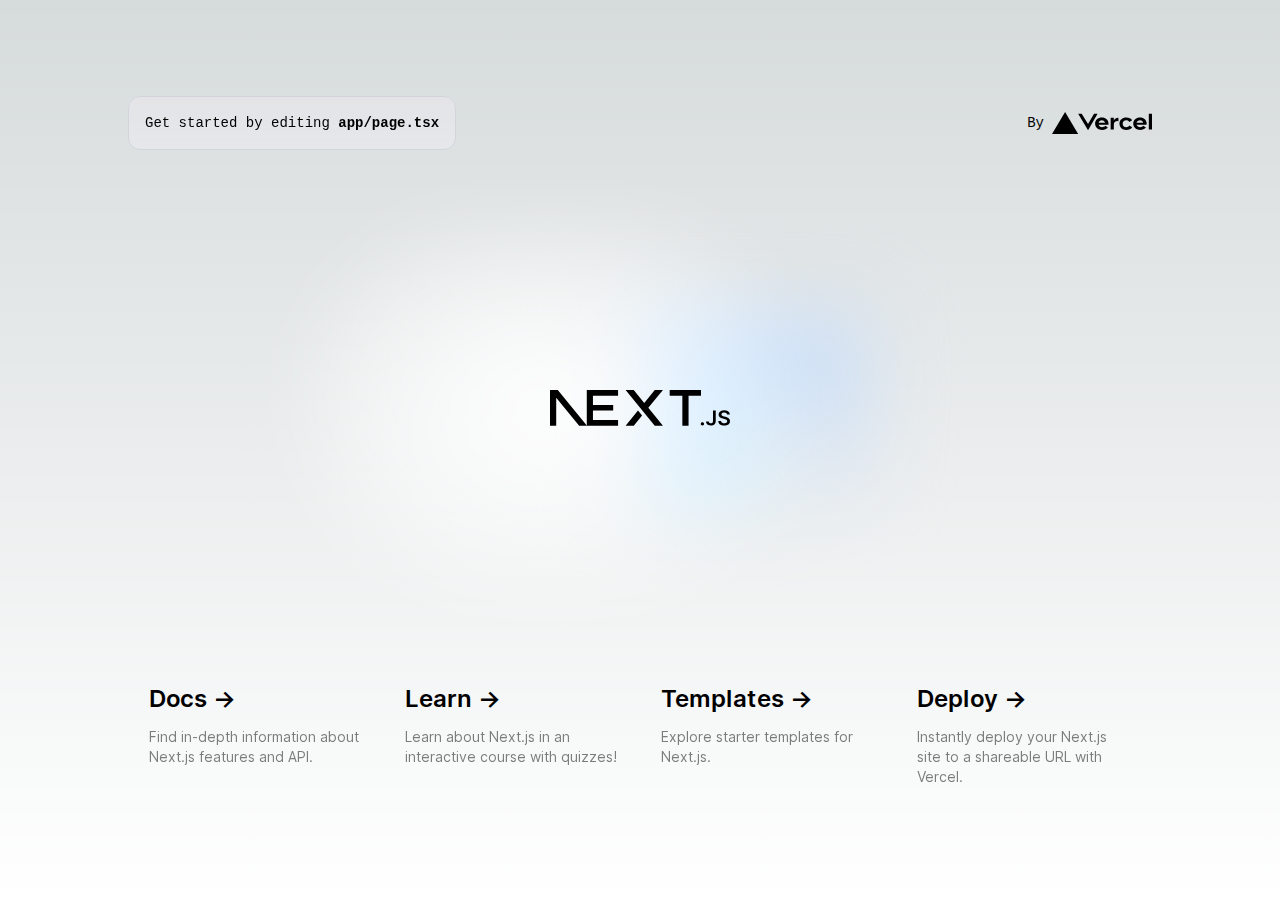
==== index.html @ 5d8f21be "added out files" ====
<!DOCTYPE html><html lang="en"><head><meta charSet="utf-8"/><meta name="viewport" content="width=device-width, initial-scale=1"/><link rel="preload" href="/_next/static/media/c9a5bc6a7c948fb0-s.p.woff2" as="font" crossorigin="" type="font/woff2"/><link rel="preload" as="image" href="/vercel.svg" fetchPriority="high"/><link rel="preload" as="image" href="/next.svg" fetchPriority="high"/><link rel="stylesheet" href="/_next/static/css/3bfb2ab5abe755af.css" crossorigin="" data-precedence="next"/><link rel="preload" as="script" fetchPriority="low" href="/_next/static/chunks/webpack-2f0f07802d1106cf.js" crossorigin=""/><script src="/_next/static/chunks/fd9d1056-7b52db27cfdaff1f.js" async="" crossorigin=""></script><script src="/_next/static/chunks/472-ad4aeffc89fa9cf3.js" async="" crossorigin=""></script><script src="/_next/static/chunks/main-app-39d67c735e7e1368.js" async="" crossorigin=""></script><script src="/_next/static/chunks/413-dd2d1e77cac135ea.js" async=""></script><script src="/_next/static/chunks/app/page-08ceda57734b79b6.js" async=""></script><title>Create Next App</title><meta name="description" content="Generated by create next app"/><link rel="icon" href="/favicon.ico" type="image/x-icon" sizes="16x16"/><meta name="next-size-adjust"/><script src="/_next/static/chunks/polyfills-c67a75d1b6f99dc8.js" crossorigin="" noModule=""></script></head><body class="__className_e66fe9"><main class="flex min-h-screen flex-col items-center justify-between p-24"><div class="z-10 max-w-5xl w-full items-center justify-between font-mono text-sm lg:flex"><p class="fixed left-0 top-0 flex w-full justify-center border-b border-gray-300 bg-gradient-to-b from-zinc-200 pb-6 pt-8 backdrop-blur-2xl dark:border-neutral-800 dark:bg-zinc-800/30 dark:from-inherit lg:static lg:w-auto  lg:rounded-xl lg:border lg:bg-gray-200 lg:p-4 lg:dark:bg-zinc-800/30">Get started by editing <code class="font-mono font-bold">app/page.tsx</code></p><div class="fixed bottom-0 left-0 flex h-48 w-full items-end justify-center bg-gradient-to-t from-white via-white dark:from-black dark:via-black lg:static lg:h-auto lg:w-auto lg:bg-none"><a class="pointer-events-none flex place-items-center gap-2 p-8 lg:pointer-events-auto lg:p-0" href="https://vercel.com?utm_source=create-next-app&amp;utm_medium=appdir-template&amp;utm_campaign=create-next-app" target="_blank" rel="noopener noreferrer">By<!-- --> <img alt="Vercel Logo" fetchPriority="high" width="100" height="24" decoding="async" data-nimg="1" class="dark:invert" style="color:transparent" src="/vercel.svg"/></a></div></div><div class="relative flex place-items-center before:absolute before:h-[300px] before:w-[480px] before:-translate-x-1/2 before:rounded-full before:bg-gradient-radial before:from-white before:to-transparent before:blur-2xl before:content-[&#x27;&#x27;] after:absolute after:-z-20 after:h-[180px] after:w-[240px] after:translate-x-1/3 after:bg-gradient-conic after:from-sky-200 after:via-blue-200 after:blur-2xl after:content-[&#x27;&#x27;] before:dark:bg-gradient-to-br before:dark:from-transparent before:dark:to-blue-700 before:dark:opacity-10 after:dark:from-sky-900 after:dark:via-[#0141ff] after:dark:opacity-40 before:lg:h-[360px] z-[-1]"><img alt="Next.js Logo" fetchPriority="high" width="180" height="37" decoding="async" data-nimg="1" class="relative dark:drop-shadow-[0_0_0.3rem_#ffffff70] dark:invert" style="color:transparent" src="/next.svg"/></div><div class="mb-32 grid text-center lg:max-w-5xl lg:w-full lg:mb-0 lg:grid-cols-4 lg:text-left"><a href="https://nextjs.org/docs?utm_source=create-next-app&amp;utm_medium=appdir-template&amp;utm_campaign=create-next-app" class="group rounded-lg border border-transparent px-5 py-4 transition-colors hover:border-gray-300 hover:bg-gray-100 hover:dark:border-neutral-700 hover:dark:bg-neutral-800/30" target="_blank" rel="noopener noreferrer"><h2 class="mb-3 text-2xl font-semibold">Docs<!-- --> <span class="inline-block transition-transform group-hover:translate-x-1 motion-reduce:transform-none">-&gt;</span></h2><p class="m-0 max-w-[30ch] text-sm opacity-50">Find in-depth information about Next.js features and API.</p></a><a href="https://nextjs.org/learn?utm_source=create-next-app&amp;utm_medium=appdir-template-tw&amp;utm_campaign=create-next-app" class="group rounded-lg border border-transparent px-5 py-4 transition-colors hover:border-gray-300 hover:bg-gray-100 hover:dark:border-neutral-700 hover:dark:bg-neutral-800/30" target="_blank" rel="noopener noreferrer"><h2 class="mb-3 text-2xl font-semibold">Learn<!-- --> <span class="inline-block transition-transform group-hover:translate-x-1 motion-reduce:transform-none">-&gt;</span></h2><p class="m-0 max-w-[30ch] text-sm opacity-50">Learn about Next.js in an interactive course with quizzes!</p></a><a href="https://vercel.com/templates?framework=next.js&amp;utm_source=create-next-app&amp;utm_medium=appdir-template&amp;utm_campaign=create-next-app" class="group rounded-lg border border-transparent px-5 py-4 transition-colors hover:border-gray-300 hover:bg-gray-100 hover:dark:border-neutral-700 hover:dark:bg-neutral-800/30" target="_blank" rel="noopener noreferrer"><h2 class="mb-3 text-2xl font-semibold">Templates<!-- --> <span class="inline-block transition-transform group-hover:translate-x-1 motion-reduce:transform-none">-&gt;</span></h2><p class="m-0 max-w-[30ch] text-sm opacity-50">Explore starter templates for Next.js.</p></a><a href="https://vercel.com/new?utm_source=create-next-app&amp;utm_medium=appdir-template&amp;utm_campaign=create-next-app" class="group rounded-lg border border-transparent px-5 py-4 transition-colors hover:border-gray-300 hover:bg-gray-100 hover:dark:border-neutral-700 hover:dark:bg-neutral-800/30" target="_blank" rel="noopener noreferrer"><h2 class="mb-3 text-2xl font-semibold">Deploy<!-- --> <span class="inline-block transition-transform group-hover:translate-x-1 motion-reduce:transform-none">-&gt;</span></h2><p class="m-0 max-w-[30ch] text-sm opacity-50">Instantly deploy your Next.js site to a shareable URL with Vercel.</p></a></div></main><script src="/_next/static/chunks/webpack-2f0f07802d1106cf.js" crossorigin="" async=""></script><script>(self.__next_f=self.__next_f||[]).push([0]);self.__next_f.push([2,null])</script><script>self.__next_f.push([1,"1:HL[\"/_next/static/media/c9a5bc6a7c948fb0-s.p.woff2\",\"font\",{\"crossOrigin\":\"\",\"type\":\"font/woff2\"}]\n2:HL[\"/_next/static/css/3bfb2ab5abe755af.css\",\"style\",{\"crossOrigin\":\"\"}]\n0:\"$L3\"\n"])</script><script>self.__next_f.push([1,"4:I[3728,[],\"\"]\n6:I[9928,[],\"\"]\n7:I[6954,[],\"\"]\n8:I[7264,[],\"\"]\na:I[413,[\"413\",\"static/chunks/413-dd2d1e77cac135ea.js\",\"931\",\"static/chunks/app/page-08ceda57734b79b6.js\"],\"Image\"]\n"])</script><script>self.__next_f.push([1,"3:[[[\"$\",\"link\",\"0\",{\"rel\":\"stylesheet\",\"href\":\"/_next/static/css/3bfb2ab5abe755af.css\",\"precedence\":\"next\",\"crossOrigin\":\"\"}]],[\"$\",\"$L4\",null,{\"buildId\":\"bv8glRhFo23h9nkqJdelI\",\"assetPrefix\":\"\",\"initialCanonicalUrl\":\"/\",\"initialTree\":[\"\",{\"children\":[\"__PAGE__\",{}]},\"$undefined\",\"$undefined\",true],\"initialHead\":[false,\"$L5\"],\"globalErrorComponent\":\"$6\",\"children\":[null,[\"$\",\"html\",null,{\"lang\":\"en\",\"children\":[\"$\",\"body\",null,{\"className\":\"__className_e66fe9\",\"children\":[\"$\",\"$L7\",null,{\"parallelRouterKey\":\"children\",\"segmentPath\":[\"children\"],\"loading\":\"$undefined\",\"loadingStyles\":\"$undefined\",\"loadingScripts\":\"$undefined\",\"hasLoading\":false,\"error\":\"$undefined\",\"errorStyles\":\"$undefined\",\"errorScripts\":\"$undefined\",\"template\":[\"$\",\"$L8\",null,{}],\"templateStyles\":\"$undefined\",\"templateScripts\":\"$undefined\",\"notFound\":[[\"$\",\"title\",null,{\"children\":\"404: This page could not be found.\"}],[\"$\",\"div\",null,{\"style\":{\"fontFamily\":\"system-ui,\\\"Segoe UI\\\",Roboto,Helvetica,Arial,sans-serif,\\\"Apple Color Emoji\\\",\\\"Segoe UI Emoji\\\"\",\"height\":\"100vh\",\"textAlign\":\"center\",\"display\":\"flex\",\"flexDirection\":\"column\",\"alignItems\":\"center\",\"justifyContent\":\"center\"},\"children\":[\"$\",\"div\",null,{\"children\":[[\"$\",\"style\",null,{\"dangerouslySetInnerHTML\":{\"__html\":\"body{color:#000;background:#fff;margin:0}.next-error-h1{border-right:1px solid rgba(0,0,0,.3)}@media (prefers-color-scheme:dark){body{color:#fff;background:#000}.next-error-h1{border-right:1px solid rgba(255,255,255,.3)}}\"}}],[\"$\",\"h1\",null,{\"className\":\"next-error-h1\",\"style\":{\"display\":\"inline-block\",\"margin\":\"0 20px 0 0\",\"padding\":\"0 23px 0 0\",\"fontSize\":24,\"fontWeight\":500,\"verticalAlign\":\"top\",\"lineHeight\":\"49px\"},\"children\":\"404\"}],[\"$\",\"div\",null,{\"style\":{\"display\":\"inline-block\"},\"children\":[\"$\",\"h2\",null,{\"style\":{\"fontSize\":14,\"fontWeight\":400,\"lineHeight\":\"49px\",\"margin\":0},\"children\":\"This page could not be found.\"}]}]]}]}]],\"notFoundStyles\":[],\"initialChildNode\":[\"$L9\",[\"$\",\"main\",null,{\"className\":\"flex min-h-screen flex-col items-center justify-between p-24\",\"children\":[[\"$\",\"div\",null,{\"className\":\"z-10 max-w-5xl w-full items-center justify-between font-mono text-sm lg:flex\",\"children\":[[\"$\",\"p\",null,{\"className\":\"fixed left-0 top-0 flex w-full justify-center border-b border-gray-300 bg-gradient-to-b from-zinc-200 pb-6 pt-8 backdrop-blur-2xl dark:border-neutral-800 dark:bg-zinc-800/30 dark:from-inherit lg:static lg:w-auto  lg:rounded-xl lg:border lg:bg-gray-200 lg:p-4 lg:dark:bg-zinc-800/30\",\"children\":[\"Get started by editing \",[\"$\",\"code\",null,{\"className\":\"font-mono font-bold\",\"children\":\"app/page.tsx\"}]]}],[\"$\",\"div\",null,{\"className\":\"fixed bottom-0 left-0 flex h-48 w-full items-end justify-center bg-gradient-to-t from-white via-white dark:from-black dark:via-black lg:static lg:h-auto lg:w-auto lg:bg-none\",\"children\":[\"$\",\"a\",null,{\"className\":\"pointer-events-none flex place-items-center gap-2 p-8 lg:pointer-events-auto lg:p-0\",\"href\":\"https://vercel.com?utm_source=create-next-app\u0026utm_medium=appdir-template\u0026utm_campaign=create-next-app\",\"target\":\"_blank\",\"rel\":\"noopener noreferrer\",\"children\":[\"By\",\" \",[\"$\",\"$La\",null,{\"src\":\"/vercel.svg\",\"alt\":\"Vercel Logo\",\"className\":\"dark:invert\",\"width\":100,\"height\":24,\"priority\":true}]]}]}]]}],[\"$\",\"div\",null,{\"className\":\"relative flex place-items-center before:absolute before:h-[300px] before:w-[480px] before:-translate-x-1/2 before:rounded-full before:bg-gradient-radial before:from-white before:to-transparent before:blur-2xl before:content-[''] after:absolute after:-z-20 after:h-[180px] after:w-[240px] after:translate-x-1/3 after:bg-gradient-conic after:from-sky-200 after:via-blue-200 after:blur-2xl after:content-[''] before:dark:bg-gradient-to-br before:dark:from-transparent before:dark:to-blue-700 before:dark:opacity-10 after:dark:from-sky-900 after:dark:via-[#0141ff] after:dark:opacity-40 before:lg:h-[360px] z-[-1]\",\"children\":[\"$\",\"$La\",null,{\"className\":\"relative dark:drop-shadow-[0_0_0.3rem_#ffffff70] dark:invert\",\"src\":\"/next.svg\",\"alt\":\"Next.js Logo\",\"width\":180,\"height\":37,\"priority\":true}]}],[\"$\",\"div\",null,{\"className\":\"mb-32 grid text-center lg:max-w-5xl lg:w-full lg:mb-0 lg:grid-cols-4 lg:text-left\",\"children\":[[\"$\",\"a\",null,{\"href\":\"https://nextjs.org/docs?utm_source=create-next-app\u0026utm_medium=appdir-template\u0026utm_campaign=create-next-app\",\"className\":\"group rounded-lg border border-transparent px-5 py-4 transition-colors hover:border-gray-300 hover:bg-gray-100 hover:dark:border-neutral-700 hover:dark:bg-neutral-800/30\",\"target\":\"_blank\",\"rel\":\"noopener noreferrer\",\"children\":[[\"$\",\"h2\",null,{\"className\":\"mb-3 text-2xl font-semibold\",\"children\":[\"Docs\",\" \",[\"$\",\"span\",null,{\"className\":\"inline-block transition-transform group-hover:translate-x-1 motion-reduce:transform-none\",\"children\":\"-\u003e\"}]]}],[\"$\",\"p\",null,{\"className\":\"m-0 max-w-[30ch] text-sm opacity-50\",\"children\":\"Find in-depth information about Next.js features and API.\"}]]}],[\"$\",\"a\",null,{\"href\":\"https://nextjs.org/learn?utm_source=create-next-app\u0026utm_medium=appdir-template-tw\u0026utm_campaign=create-next-app\",\"className\":\"group rounded-lg border border-transparent px-5 py-4 transition-colors hover:border-gray-300 hover:bg-gray-100 hover:dark:border-neutral-700 hover:dark:bg-neutral-800/30\",\"target\":\"_blank\",\"rel\":\"noopener noreferrer\",\"children\":[[\"$\",\"h2\",null,{\"className\":\"mb-3 text-2xl font-semibold\",\"children\":[\"Learn\",\" \",[\"$\",\"span\",null,{\"className\":\"inline-block transition-transform group-hover:translate-x-1 motion-reduce:transform-none\",\"children\":\"-\u003e\"}]]}],[\"$\",\"p\",null,{\"className\":\"m-0 max-w-[30ch] text-sm opacity-50\",\"children\":\"Learn about Next.js in an interactive course with quizzes!\"}]]}],[\"$\",\"a\",null,{\"href\":\"https://vercel.com/templates?framework=next.js\u0026utm_source=create-next-app\u0026utm_medium=appdir-template\u0026utm_campaign=create-next-app\",\"className\":\"group rounded-lg border border-transparent px-5 py-4 transition-colors hover:border-gray-300 hover:bg-gray-100 hover:dark:border-neutral-700 hover:dark:bg-neutral-800/30\",\"target\":\"_blank\",\"rel\":\"noopener noreferrer\",\"children\":[[\"$\",\"h2\",null,{\"className\":\"mb-3 text-2xl font-semibold\",\"children\":[\"Templates\",\" \",[\"$\",\"span\",null,{\"className\":\"inline-block transition-transform group-hover:translate-x-1 motion-reduce:transform-none\",\"children\":\"-\u003e\"}]]}],[\"$\",\"p\",null,{\"className\":\"m-0 max-w-[30ch] text-sm opacity-50\",\"children\":\"Explore starter templates for Next.js.\"}]]}],[\"$\",\"a\",null,{\"href\":\"https://vercel.com/new?utm_source=create-next-app\u0026utm_medium=appdir-template\u0026utm_campaign=create-next-app\",\"className\":\"group rounded-lg border border-transparent px-5 py-4 transition-colors hover:border-gray-300 hover:bg-gray-100 hover:dark:border-neutral-700 hover:dark:bg-neutral-800/30\",\"target\":\"_blank\",\"rel\":\"noopener noreferrer\",\"children\":[[\"$\",\"h2\",null,{\"className\":\"mb-3 text-2xl font-semibold\",\"children\":[\"Deploy\",\" \",[\"$\",\"span\",null,{\"className\":\"inline-block transition-transform group-hover:translate-x-1 motion-reduce:transform-none\",\"children\":\"-\u003e\"}]]}],[\"$\",\"p\",null,{\"className\":\"m-0 max-w-[30ch] text-sm opacity-50\",\"children\":\"Instantly deploy your Next.js site to a shareable URL with Vercel.\"}]]}]]}]]}],null],\"childPropSegment\":\"__PAGE__\",\"styles\":null}]}]}],null]}]]\n"])</script><script>self.__next_f.push([1,"5:[[\"$\",\"meta\",\"0\",{\"name\":\"viewport\",\"content\":\"width=device-width, initial-scale=1\"}],[\"$\",\"meta\",\"1\",{\"charSet\":\"utf-8\"}],[\"$\",\"title\",\"2\",{\"children\":\"Create Next App\"}],[\"$\",\"meta\",\"3\",{\"name\":\"description\",\"content\":\"Generated by create next app\"}],[\"$\",\"link\",\"4\",{\"rel\":\"icon\",\"href\":\"/favicon.ico\",\"type\":\"image/x-icon\",\"sizes\":\"16x16\"}],[\"$\",\"meta\",\"5\",{\"name\":\"next-size-adjust\"}]]\n9:null\n"])</script><script>self.__next_f.push([1,""])</script></body></html>
---- _next/static/css/3bfb2ab5abe755af.css ----
/*
! tailwindcss v3.3.5 | MIT License | https://tailwindcss.com
*/*,:after,:before{box-sizing:border-box;border:0 solid #e5e7eb}:after,:before{--tw-content:""}html{line-height:1.5;-webkit-text-size-adjust:100%;-moz-tab-size:4;-o-tab-size:4;tab-size:4;font-family:ui-sans-serif,system-ui,-apple-system,BlinkMacSystemFont,Segoe UI,Roboto,Helvetica Neue,Arial,Noto Sans,sans-serif,Apple Color Emoji,Segoe UI Emoji,Segoe UI Symbol,Noto Color Emoji;font-feature-settings:normal;font-variation-settings:normal}body{margin:0;line-height:inherit}hr{height:0;color:inherit;border-top-width:1px}abbr:where([title]){-webkit-text-decoration:underline dotted;text-decoration:underline dotted}h1,h2,h3,h4,h5,h6{font-size:inherit;font-weight:inherit}a{color:inherit;text-decoration:inherit}b,strong{font-weight:bolder}code,kbd,pre,samp{font-family:ui-monospace,SFMono-Regular,Menlo,Monaco,Consolas,Liberation Mono,Courier New,monospace;font-size:1em}small{font-size:80%}sub,sup{font-size:75%;line-height:0;position:relative;vertical-align:baseline}sub{bottom:-.25em}sup{top:-.5em}table{text-indent:0;border-color:inherit;border-collapse:collapse}button,input,optgroup,select,textarea{font-family:inherit;font-feature-settings:inherit;font-variation-settings:inherit;font-size:100%;font-weight:inherit;line-height:inherit;color:inherit;margin:0;padding:0}button,select{text-transform:none}[type=button],[type=reset],[type=submit],button{-webkit-appearance:button;background-color:transparent;background-image:none}:-moz-focusring{outline:auto}:-moz-ui-invalid{box-shadow:none}progress{vertical-align:baseline}::-webkit-inner-spin-button,::-webkit-outer-spin-button{height:auto}[type=search]{-webkit-appearance:textfield;outline-offset:-2px}::-webkit-search-decoration{-webkit-appearance:none}::-webkit-file-upload-button{-webkit-appearance:button;font:inherit}summary{display:list-item}blockquote,dd,dl,figure,h1,h2,h3,h4,h5,h6,hr,p,pre{margin:0}fieldset{margin:0}fieldset,legend{padding:0}menu,ol,ul{list-style:none;margin:0;padding:0}dialog{padding:0}textarea{resize:vertical}input::-moz-placeholder,textarea::-moz-placeholder{opacity:1;color:#9ca3af}input::placeholder,textarea::placeholder{opacity:1;color:#9ca3af}[role=button],button{cursor:pointer}:disabled{cursor:default}audio,canvas,embed,iframe,img,object,svg,video{display:block;vertical-align:middle}img,video{max-width:100%;height:auto}[hidden]{display:none}*,:after,:before{--tw-border-spacing-x:0;--tw-border-spacing-y:0;--tw-translate-x:0;--tw-translate-y:0;--tw-rotate:0;--tw-skew-x:0;--tw-skew-y:0;--tw-scale-x:1;--tw-scale-y:1;--tw-pan-x: ;--tw-pan-y: ;--tw-pinch-zoom: ;--tw-scroll-snap-strictness:proximity;--tw-gradient-from-position: ;--tw-gradient-via-position: ;--tw-gradient-to-position: ;--tw-ordinal: ;--tw-slashed-zero: ;--tw-numeric-figure: ;--tw-numeric-spacing: ;--tw-numeric-fraction: ;--tw-ring-inset: ;--tw-ring-offset-width:0px;--tw-ring-offset-color:#fff;--tw-ring-color:rgba(59,130,246,.5);--tw-ring-offset-shadow:0 0 #0000;--tw-ring-shadow:0 0 #0000;--tw-shadow:0 0 #0000;--tw-shadow-colored:0 0 #0000;--tw-blur: ;--tw-brightness: ;--tw-contrast: ;--tw-grayscale: ;--tw-hue-rotate: ;--tw-invert: ;--tw-saturate: ;--tw-sepia: ;--tw-drop-shadow: ;--tw-backdrop-blur: ;--tw-backdrop-brightness: ;--tw-backdrop-contrast: ;--tw-backdrop-grayscale: ;--tw-backdrop-hue-rotate: ;--tw-backdrop-invert: ;--tw-backdrop-opacity: ;--tw-backdrop-saturate: ;--tw-backdrop-sepia: }::backdrop{--tw-border-spacing-x:0;--tw-border-spacing-y:0;--tw-translate-x:0;--tw-translate-y:0;--tw-rotate:0;--tw-skew-x:0;--tw-skew-y:0;--tw-scale-x:1;--tw-scale-y:1;--tw-pan-x: ;--tw-pan-y: ;--tw-pinch-zoom: ;--tw-scroll-snap-strictness:proximity;--tw-gradient-from-position: ;--tw-gradient-via-position: ;--tw-gradient-to-position: ;--tw-ordinal: ;--tw-slashed-zero: ;--tw-numeric-figure: ;--tw-numeric-spacing: ;--tw-numeric-fraction: ;--tw-ring-inset: ;--tw-ring-offset-width:0px;--tw-ring-offset-color:#fff;--tw-ring-color:rgba(59,130,246,.5);--tw-ring-offset-shadow:0 0 #0000;--tw-ring-shadow:0 0 #0000;--tw-shadow:0 0 #0000;--tw-shadow-colored:0 0 #0000;--tw-blur: ;--tw-brightness: ;--tw-contrast: ;--tw-grayscale: ;--tw-hue-rotate: ;--tw-invert: ;--tw-saturate: ;--tw-sepia: ;--tw-drop-shadow: ;--tw-backdrop-blur: ;--tw-backdrop-brightness: ;--tw-backdrop-contrast: ;--tw-backdrop-grayscale: ;--tw-backdrop-hue-rotate: ;--tw-backdrop-invert: ;--tw-backdrop-opacity: ;--tw-backdrop-saturate: ;--tw-backdrop-sepia: }.pointer-events-none{pointer-events:none}.fixed{position:fixed}.relative{position:relative}.bottom-0{bottom:0}.left-0{left:0}.top-0{top:0}.z-10{z-index:10}.z-\[-1\]{z-index:-1}.m-0{margin:0}.mb-3{margin-bottom:.75rem}.mb-32{margin-bottom:8rem}.inline-block{display:inline-block}.flex{display:flex}.grid{display:grid}.h-48{height:12rem}.min-h-screen{min-height:100vh}.w-full{width:100%}.max-w-5xl{max-width:64rem}.max-w-\[30ch\]{max-width:30ch}.flex-col{flex-direction:column}.place-items-center{place-items:center}.items-end{align-items:flex-end}.items-center{align-items:center}.justify-center{justify-content:center}.justify-between{justify-content:space-between}.gap-2{gap:.5rem}.rounded-lg{border-radius:.5rem}.border{border-width:1px}.border-b{border-bottom-width:1px}.border-gray-300{--tw-border-opacity:1;border-color:rgb(209 213 219/var(--tw-border-opacity))}.border-transparent{border-color:transparent}.bg-gradient-to-b{background-image:linear-gradient(to bottom,var(--tw-gradient-stops))}.bg-gradient-to-t{background-image:linear-gradient(to top,var(--tw-gradient-stops))}.from-white{--tw-gradient-from:#fff var(--tw-gradient-from-position);--tw-gradient-to:hsla(0,0%,100%,0) var(--tw-gradient-to-position);--tw-gradient-stops:var(--tw-gradient-from),var(--tw-gradient-to)}.from-zinc-200{--tw-gradient-from:#e4e4e7 var(--tw-gradient-from-position);--tw-gradient-to:hsla(240,6%,90%,0) var(--tw-gradient-to-position);--tw-gradient-stops:var(--tw-gradient-from),var(--tw-gradient-to)}.via-white{--tw-gradient-to:hsla(0,0%,100%,0) var(--tw-gradient-to-position);--tw-gradient-stops:var(--tw-gradient-from),#fff var(--tw-gradient-via-position),var(--tw-gradient-to)}.p-24{padding:6rem}.p-8{padding:2rem}.px-5{padding-left:1.25rem;padding-right:1.25rem}.py-4{padding-top:1rem;padding-bottom:1rem}.pb-6{padding-bottom:1.5rem}.pt-8{padding-top:2rem}.text-center{text-align:center}.font-mono{font-family:ui-monospace,SFMono-Regular,Menlo,Monaco,Consolas,Liberation Mono,Courier New,monospace}.text-2xl{font-size:1.5rem;line-height:2rem}.text-sm{font-size:.875rem;line-height:1.25rem}.font-bold{font-weight:700}.font-semibold{font-weight:600}.opacity-50{opacity:.5}.backdrop-blur-2xl{--tw-backdrop-blur:blur(40px);-webkit-backdrop-filter:var(--tw-backdrop-blur) var(--tw-backdrop-brightness) var(--tw-backdrop-contrast) var(--tw-backdrop-grayscale) var(--tw-backdrop-hue-rotate) var(--tw-backdrop-invert) var(--tw-backdrop-opacity) var(--tw-backdrop-saturate) var(--tw-backdrop-sepia);backdrop-filter:var(--tw-backdrop-blur) var(--tw-backdrop-brightness) var(--tw-backdrop-contrast) var(--tw-backdrop-grayscale) var(--tw-backdrop-hue-rotate) var(--tw-backdrop-invert) var(--tw-backdrop-opacity) var(--tw-backdrop-saturate) var(--tw-backdrop-sepia)}.transition-colors{transition-property:color,background-color,border-color,text-decoration-color,fill,stroke;transition-timing-function:cubic-bezier(.4,0,.2,1);transition-duration:.15s}.transition-transform{transition-property:transform;transition-timing-function:cubic-bezier(.4,0,.2,1);transition-duration:.15s}:root{--foreground-rgb:0,0,0;--background-start-rgb:214,219,220;--background-end-rgb:255,255,255}@media (prefers-color-scheme:dark){:root{--foreground-rgb:255,255,255;--background-start-rgb:0,0,0;--background-end-rgb:0,0,0}}body{color:rgb(var(--foreground-rgb));background:linear-gradient(to bottom,transparent,rgb(var(--background-end-rgb))) rgb(var(--background-start-rgb))}.before\:absolute:before{content:var(--tw-content);position:absolute}.before\:h-\[300px\]:before{content:var(--tw-content);height:300px}.before\:w-\[480px\]:before{content:var(--tw-content);width:480px}.before\:-translate-x-1\/2:before{content:var(--tw-content);--tw-translate-x:-50%;transform:translate(var(--tw-translate-x),var(--tw-translate-y)) rotate(var(--tw-rotate)) skewX(var(--tw-skew-x)) skewY(var(--tw-skew-y)) scaleX(var(--tw-scale-x)) scaleY(var(--tw-scale-y))}.before\:rounded-full:before{content:var(--tw-content);border-radius:9999px}.before\:bg-gradient-radial:before{content:var(--tw-content);background-image:radial-gradient(var(--tw-gradient-stops))}.before\:from-white:before{content:var(--tw-content);--tw-gradient-from:#fff var(--tw-gradient-from-position);--tw-gradient-to:hsla(0,0%,100%,0) var(--tw-gradient-to-position);--tw-gradient-stops:var(--tw-gradient-from),var(--tw-gradient-to)}.before\:to-transparent:before{content:var(--tw-content);--tw-gradient-to:transparent var(--tw-gradient-to-position)}.before\:blur-2xl:before{content:var(--tw-content);--tw-blur:blur(40px);filter:var(--tw-blur) var(--tw-brightness) var(--tw-contrast) var(--tw-grayscale) var(--tw-hue-rotate) var(--tw-invert) var(--tw-saturate) var(--tw-sepia) var(--tw-drop-shadow)}.before\:content-\[\'\'\]:before{--tw-content:"";content:var(--tw-content)}.after\:absolute:after{content:var(--tw-content);position:absolute}.after\:-z-20:after{content:var(--tw-content);z-index:-20}.after\:h-\[180px\]:after{content:var(--tw-content);height:180px}.after\:w-\[240px\]:after{content:var(--tw-content);width:240px}.after\:translate-x-1\/3:after{content:var(--tw-content);--tw-translate-x:33.333333%;transform:translate(var(--tw-translate-x),var(--tw-translate-y)) rotate(var(--tw-rotate)) skewX(var(--tw-skew-x)) skewY(var(--tw-skew-y)) scaleX(var(--tw-scale-x)) scaleY(var(--tw-scale-y))}.after\:bg-gradient-conic:after{content:var(--tw-content);background-image:conic-gradient(from 180deg at 50% 50%,var(--tw-gradient-stops))}.after\:from-sky-200:after{content:var(--tw-content);--tw-gradient-from:#bae6fd var(--tw-gradient-from-position);--tw-gradient-to:rgba(186,230,253,0) var(--tw-gradient-to-position);--tw-gradient-stops:var(--tw-gradient-from),var(--tw-gradient-to)}.after\:via-blue-200:after{content:var(--tw-content);--tw-gradient-to:rgba(191,219,254,0) var(--tw-gradient-to-position);--tw-gradient-stops:var(--tw-gradient-from),#bfdbfe var(--tw-gradient-via-position),var(--tw-gradient-to)}.after\:blur-2xl:after{content:var(--tw-content);--tw-blur:blur(40px);filter:var(--tw-blur) var(--tw-brightness) var(--tw-contrast) var(--tw-grayscale) var(--tw-hue-rotate) var(--tw-invert) var(--tw-saturate) var(--tw-sepia) var(--tw-drop-shadow)}.after\:content-\[\'\'\]:after{--tw-content:"";content:var(--tw-content)}.hover\:border-gray-300:hover{--tw-border-opacity:1;border-color:rgb(209 213 219/var(--tw-border-opacity))}.hover\:bg-gray-100:hover{--tw-bg-opacity:1;background-color:rgb(243 244 246/var(--tw-bg-opacity))}.group:hover .group-hover\:translate-x-1{--tw-translate-x:0.25rem;transform:translate(var(--tw-translate-x),var(--tw-translate-y)) rotate(var(--tw-rotate)) skewX(var(--tw-skew-x)) skewY(var(--tw-skew-y)) scaleX(var(--tw-scale-x)) scaleY(var(--tw-scale-y))}@media (prefers-reduced-motion:reduce){.motion-reduce\:transform-none{transform:none}}@media (prefers-color-scheme:dark){.dark\:border-neutral-800{--tw-border-opacity:1;border-color:rgb(38 38 38/var(--tw-border-opacity))}.dark\:bg-zinc-800\/30{background-color:rgba(39,39,42,.3)}.dark\:from-black{--tw-gradient-from:#000 var(--tw-gradient-from-position);--tw-gradient-to:transparent var(--tw-gradient-to-position);--tw-gradient-stops:var(--tw-gradient-from),var(--tw-gradient-to)}.dark\:from-inherit{--tw-gradient-from:inherit var(--tw-gradient-from-position);--tw-gradient-to:hsla(0,0%,100%,0) var(--tw-gradient-to-position);--tw-gradient-stops:var(--tw-gradient-from),var(--tw-gradient-to)}.dark\:via-black{--tw-gradient-to:transparent var(--tw-gradient-to-position);--tw-gradient-stops:var(--tw-gradient-from),#000 var(--tw-gradient-via-position),var(--tw-gradient-to)}.dark\:drop-shadow-\[0_0_0\.3rem_\#ffffff70\]{--tw-drop-shadow:drop-shadow(0 0 0.3rem #ffffff70)}.dark\:drop-shadow-\[0_0_0\.3rem_\#ffffff70\],.dark\:invert{filter:var(--tw-blur) var(--tw-brightness) var(--tw-contrast) var(--tw-grayscale) var(--tw-hue-rotate) var(--tw-invert) var(--tw-saturate) var(--tw-sepia) var(--tw-drop-shadow)}.dark\:invert{--tw-invert:invert(100%)}.before\:dark\:bg-gradient-to-br:before{content:var(--tw-content);background-image:linear-gradient(to bottom right,var(--tw-gradient-stops))}.before\:dark\:from-transparent:before{content:var(--tw-content);--tw-gradient-from:transparent var(--tw-gradient-from-position);--tw-gradient-to:transparent var(--tw-gradient-to-position);--tw-gradient-stops:var(--tw-gradient-from),var(--tw-gradient-to)}.before\:dark\:to-blue-700:before{content:var(--tw-content);--tw-gradient-to:#1d4ed8 var(--tw-gradient-to-position)}.before\:dark\:opacity-10:before{content:var(--tw-content);opacity:.1}.after\:dark\:from-sky-900:after{content:var(--tw-content);--tw-gradient-from:#0c4a6e var(--tw-gradient-from-position);--tw-gradient-to:rgba(12,74,110,0) var(--tw-gradient-to-position);--tw-gradient-stops:var(--tw-gradient-from),var(--tw-gradient-to)}.after\:dark\:via-\[\#0141ff\]:after{content:var(--tw-content);--tw-gradient-to:rgba(1,65,255,0) var(--tw-gradient-to-position);--tw-gradient-stops:var(--tw-gradient-from),#0141ff var(--tw-gradient-via-position),var(--tw-gradient-to)}.after\:dark\:opacity-40:after{content:var(--tw-content);opacity:.4}.hover\:dark\:border-neutral-700:hover{--tw-border-opacity:1;border-color:rgb(64 64 64/var(--tw-border-opacity))}.hover\:dark\:bg-neutral-800\/30:hover{background-color:rgba(38,38,38,.3)}}@media (min-width:1024px){.lg\:pointer-events-auto{pointer-events:auto}.lg\:static{position:static}.lg\:mb-0{margin-bottom:0}.lg\:flex{display:flex}.lg\:h-auto{height:auto}.lg\:w-auto{width:auto}.lg\:w-full{width:100%}.lg\:max-w-5xl{max-width:64rem}.lg\:grid-cols-4{grid-template-columns:repeat(4,minmax(0,1fr))}.lg\:rounded-xl{border-radius:.75rem}.lg\:border{border-width:1px}.lg\:bg-gray-200{--tw-bg-opacity:1;background-color:rgb(229 231 235/var(--tw-bg-opacity))}.lg\:bg-none{background-image:none}.lg\:p-0{padding:0}.lg\:p-4{padding:1rem}.lg\:text-left{text-align:left}.before\:lg\:h-\[360px\]:before{content:var(--tw-content);height:360px}@media (prefers-color-scheme:dark){.lg\:dark\:bg-zinc-800\/30{background-color:rgba(39,39,42,.3)}}}@font-face{font-family:__Inter_e66fe9;font-style:normal;font-weight:100 900;font-display:swap;src:url(/_next/static/media/ec159349637c90ad-s.woff2) format("woff2");unicode-range:U+0460-052f,U+1c80-1c88,U+20b4,U+2de0-2dff,U+a640-a69f,U+fe2e-fe2f}@font-face{font-family:__Inter_e66fe9;font-style:normal;font-weight:100 900;font-display:swap;src:url(/_next/static/media/513657b02c5c193f-s.woff2) format("woff2");unicode-range:U+0301,U+0400-045f,U+0490-0491,U+04b0-04b1,U+2116}@font-face{font-family:__Inter_e66fe9;font-style:normal;font-weight:100 900;font-display:swap;src:url(/_next/static/media/fd4db3eb5472fc27-s.woff2) format("woff2");unicode-range:U+1f??}@font-face{font-family:__Inter_e66fe9;font-style:normal;font-weight:100 900;font-display:swap;src:url(/_next/static/media/51ed15f9841b9f9d-s.woff2) format("woff2");unicode-range:U+0370-03ff}@font-face{font-family:__Inter_e66fe9;font-style:normal;font-weight:100 900;font-display:swap;src:url(/_next/static/media/05a31a2ca4975f99-s.woff2) format("woff2");unicode-range:U+0102-0103,U+0110-0111,U+0128-0129,U+0168-0169,U+01a0-01a1,U+01af-01b0,U+0300-0301,U+0303-0304,U+0308-0309,U+0323,U+0329,U+1ea0-1ef9,U+20ab}@font-face{font-family:__Inter_e66fe9;font-style:normal;font-weight:100 900;font-display:swap;src:url(/_next/static/media/d6b16ce4a6175f26-s.woff2) format("woff2");unicode-range:U+0100-02af,U+0304,U+0308,U+0329,U+1e00-1e9f,U+1ef2-1eff,U+2020,U+20a0-20ab,U+20ad-20cf,U+2113,U+2c60-2c7f,U+a720-a7ff}@font-face{font-family:__Inter_e66fe9;font-style:normal;font-weight:100 900;font-display:swap;src:url(/_next/static/media/c9a5bc6a7c948fb0-s.p.woff2) format("woff2");unicode-range:U+00??,U+0131,U+0152-0153,U+02bb-02bc,U+02c6,U+02da,U+02dc,U+0304,U+0308,U+0329,U+2000-206f,U+2074,U+20ac,U+2122,U+2191,U+2193,U+2212,U+2215,U+feff,U+fffd}@font-face{font-family:__Inter_Fallback_e66fe9;src:local("Arial");ascent-override:90.20%;descent-override:22.48%;line-gap-override:0.00%;size-adjust:107.40%}.__className_e66fe9{font-family:__Inter_e66fe9,__Inter_Fallback_e66fe9;font-style:normal}
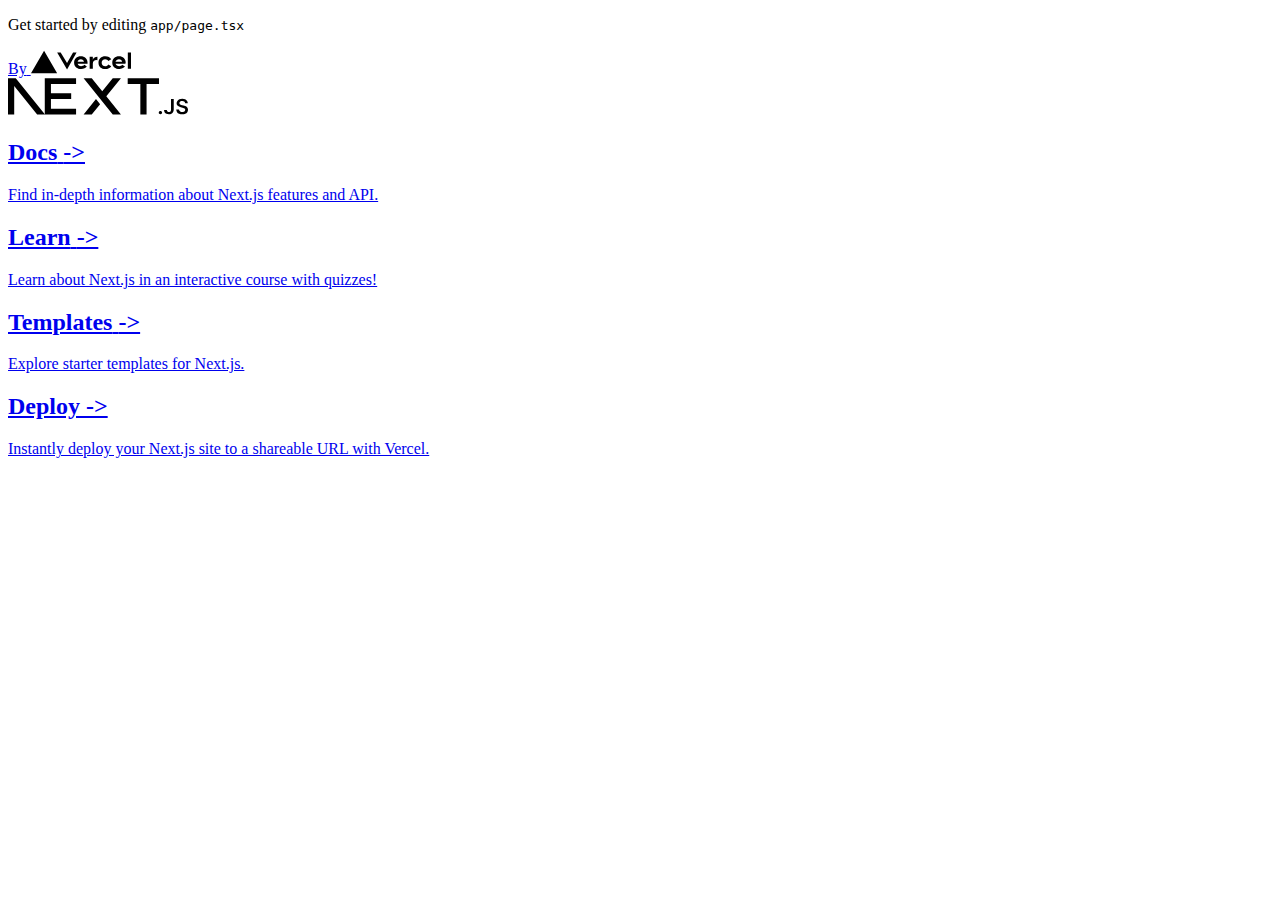
==== commit ac990fc2: "updated index.html" ====
--- a/index.html
+++ b/index.html
@@ -1 +1,213 @@
-<!DOCTYPE html><html lang="en"><head><meta charSet="utf-8"/><meta name="viewport" content="width=device-width, initial-scale=1"/><link rel="preload" href="/_next/static/media/c9a5bc6a7c948fb0-s.p.woff2" as="font" crossorigin="" type="font/woff2"/><link rel="preload" as="image" href="/vercel.svg" fetchPriority="high"/><link rel="preload" as="image" href="/next.svg" fetchPriority="high"/><link rel="stylesheet" href="/_next/static/css/3bfb2ab5abe755af.css" crossorigin="" data-precedence="next"/><link rel="preload" as="script" fetchPriority="low" href="/_next/static/chunks/webpack-2f0f07802d1106cf.js" crossorigin=""/><script src="/_next/static/chunks/fd9d1056-7b52db27cfdaff1f.js" async="" crossorigin=""></script><script src="/_next/static/chunks/472-ad4aeffc89fa9cf3.js" async="" crossorigin=""></script><script src="/_next/static/chunks/main-app-39d67c735e7e1368.js" async="" crossorigin=""></script><script src="/_next/static/chunks/413-dd2d1e77cac135ea.js" async=""></script><script src="/_next/static/chunks/app/page-08ceda57734b79b6.js" async=""></script><title>Create Next App</title><meta name="description" content="Generated by create next app"/><link rel="icon" href="/favicon.ico" type="image/x-icon" sizes="16x16"/><meta name="next-size-adjust"/><script src="/_next/static/chunks/polyfills-c67a75d1b6f99dc8.js" crossorigin="" noModule=""></script></head><body class="__className_e66fe9"><main class="flex min-h-screen flex-col items-center justify-between p-24"><div class="z-10 max-w-5xl w-full items-center justify-between font-mono text-sm lg:flex"><p class="fixed left-0 top-0 flex w-full justify-center border-b border-gray-300 bg-gradient-to-b from-zinc-200 pb-6 pt-8 backdrop-blur-2xl dark:border-neutral-800 dark:bg-zinc-800/30 dark:from-inherit lg:static lg:w-auto  lg:rounded-xl lg:border lg:bg-gray-200 lg:p-4 lg:dark:bg-zinc-800/30">Get started by editing <code class="font-mono font-bold">app/page.tsx</code></p><div class="fixed bottom-0 left-0 flex h-48 w-full items-end justify-center bg-gradient-to-t from-white via-white dark:from-black dark:via-black lg:static lg:h-auto lg:w-auto lg:bg-none"><a class="pointer-events-none flex place-items-center gap-2 p-8 lg:pointer-events-auto lg:p-0" href="https://vercel.com?utm_source=create-next-app&amp;utm_medium=appdir-template&amp;utm_campaign=create-next-app" target="_blank" rel="noopener noreferrer">By<!-- --> <img alt="Vercel Logo" fetchPriority="high" width="100" height="24" decoding="async" data-nimg="1" class="dark:invert" style="color:transparent" src="/vercel.svg"/></a></div></div><div class="relative flex place-items-center before:absolute before:h-[300px] before:w-[480px] before:-translate-x-1/2 before:rounded-full before:bg-gradient-radial before:from-white before:to-transparent before:blur-2xl before:content-[&#x27;&#x27;] after:absolute after:-z-20 after:h-[180px] after:w-[240px] after:translate-x-1/3 after:bg-gradient-conic after:from-sky-200 after:via-blue-200 after:blur-2xl after:content-[&#x27;&#x27;] before:dark:bg-gradient-to-br before:dark:from-transparent before:dark:to-blue-700 before:dark:opacity-10 after:dark:from-sky-900 after:dark:via-[#0141ff] after:dark:opacity-40 before:lg:h-[360px] z-[-1]"><img alt="Next.js Logo" fetchPriority="high" width="180" height="37" decoding="async" data-nimg="1" class="relative dark:drop-shadow-[0_0_0.3rem_#ffffff70] dark:invert" style="color:transparent" src="/next.svg"/></div><div class="mb-32 grid text-center lg:max-w-5xl lg:w-full lg:mb-0 lg:grid-cols-4 lg:text-left"><a href="https://nextjs.org/docs?utm_source=create-next-app&amp;utm_medium=appdir-template&amp;utm_campaign=create-next-app" class="group rounded-lg border border-transparent px-5 py-4 transition-colors hover:border-gray-300 hover:bg-gray-100 hover:dark:border-neutral-700 hover:dark:bg-neutral-800/30" target="_blank" rel="noopener noreferrer"><h2 class="mb-3 text-2xl font-semibold">Docs<!-- --> <span class="inline-block transition-transform group-hover:translate-x-1 motion-reduce:transform-none">-&gt;</span></h2><p class="m-0 max-w-[30ch] text-sm opacity-50">Find in-depth information about Next.js features and API.</p></a><a href="https://nextjs.org/learn?utm_source=create-next-app&amp;utm_medium=appdir-template-tw&amp;utm_campaign=create-next-app" class="group rounded-lg border border-transparent px-5 py-4 transition-colors hover:border-gray-300 hover:bg-gray-100 hover:dark:border-neutral-700 hover:dark:bg-neutral-800/30" target="_blank" rel="noopener noreferrer"><h2 class="mb-3 text-2xl font-semibold">Learn<!-- --> <span class="inline-block transition-transform group-hover:translate-x-1 motion-reduce:transform-none">-&gt;</span></h2><p class="m-0 max-w-[30ch] text-sm opacity-50">Learn about Next.js in an interactive course with quizzes!</p></a><a href="https://vercel.com/templates?framework=next.js&amp;utm_source=create-next-app&amp;utm_medium=appdir-template&amp;utm_campaign=create-next-app" class="group rounded-lg border border-transparent px-5 py-4 transition-colors hover:border-gray-300 hover:bg-gray-100 hover:dark:border-neutral-700 hover:dark:bg-neutral-800/30" target="_blank" rel="noopener noreferrer"><h2 class="mb-3 text-2xl font-semibold">Templates<!-- --> <span class="inline-block transition-transform group-hover:translate-x-1 motion-reduce:transform-none">-&gt;</span></h2><p class="m-0 max-w-[30ch] text-sm opacity-50">Explore starter templates for Next.js.</p></a><a href="https://vercel.com/new?utm_source=create-next-app&amp;utm_medium=appdir-template&amp;utm_campaign=create-next-app" class="group rounded-lg border border-transparent px-5 py-4 transition-colors hover:border-gray-300 hover:bg-gray-100 hover:dark:border-neutral-700 hover:dark:bg-neutral-800/30" target="_blank" rel="noopener noreferrer"><h2 class="mb-3 text-2xl font-semibold">Deploy<!-- --> <span class="inline-block transition-transform group-hover:translate-x-1 motion-reduce:transform-none">-&gt;</span></h2><p class="m-0 max-w-[30ch] text-sm opacity-50">Instantly deploy your Next.js site to a shareable URL with Vercel.</p></a></div></main><script src="/_next/static/chunks/webpack-2f0f07802d1106cf.js" crossorigin="" async=""></script><script>(self.__next_f=self.__next_f||[]).push([0]);self.__next_f.push([2,null])</script><script>self.__next_f.push([1,"1:HL[\"/_next/static/media/c9a5bc6a7c948fb0-s.p.woff2\",\"font\",{\"crossOrigin\":\"\",\"type\":\"font/woff2\"}]\n2:HL[\"/_next/static/css/3bfb2ab5abe755af.css\",\"style\",{\"crossOrigin\":\"\"}]\n0:\"$L3\"\n"])</script><script>self.__next_f.push([1,"4:I[3728,[],\"\"]\n6:I[9928,[],\"\"]\n7:I[6954,[],\"\"]\n8:I[7264,[],\"\"]\na:I[413,[\"413\",\"static/chunks/413-dd2d1e77cac135ea.js\",\"931\",\"static/chunks/app/page-08ceda57734b79b6.js\"],\"Image\"]\n"])</script><script>self.__next_f.push([1,"3:[[[\"$\",\"link\",\"0\",{\"rel\":\"stylesheet\",\"href\":\"/_next/static/css/3bfb2ab5abe755af.css\",\"precedence\":\"next\",\"crossOrigin\":\"\"}]],[\"$\",\"$L4\",null,{\"buildId\":\"bv8glRhFo23h9nkqJdelI\",\"assetPrefix\":\"\",\"initialCanonicalUrl\":\"/\",\"initialTree\":[\"\",{\"children\":[\"__PAGE__\",{}]},\"$undefined\",\"$undefined\",true],\"initialHead\":[false,\"$L5\"],\"globalErrorComponent\":\"$6\",\"children\":[null,[\"$\",\"html\",null,{\"lang\":\"en\",\"children\":[\"$\",\"body\",null,{\"className\":\"__className_e66fe9\",\"children\":[\"$\",\"$L7\",null,{\"parallelRouterKey\":\"children\",\"segmentPath\":[\"children\"],\"loading\":\"$undefined\",\"loadingStyles\":\"$undefined\",\"loadingScripts\":\"$undefined\",\"hasLoading\":false,\"error\":\"$undefined\",\"errorStyles\":\"$undefined\",\"errorScripts\":\"$undefined\",\"template\":[\"$\",\"$L8\",null,{}],\"templateStyles\":\"$undefined\",\"templateScripts\":\"$undefined\",\"notFound\":[[\"$\",\"title\",null,{\"children\":\"404: This page could not be found.\"}],[\"$\",\"div\",null,{\"style\":{\"fontFamily\":\"system-ui,\\\"Segoe UI\\\",Roboto,Helvetica,Arial,sans-serif,\\\"Apple Color Emoji\\\",\\\"Segoe UI Emoji\\\"\",\"height\":\"100vh\",\"textAlign\":\"center\",\"display\":\"flex\",\"flexDirection\":\"column\",\"alignItems\":\"center\",\"justifyContent\":\"center\"},\"children\":[\"$\",\"div\",null,{\"children\":[[\"$\",\"style\",null,{\"dangerouslySetInnerHTML\":{\"__html\":\"body{color:#000;background:#fff;margin:0}.next-error-h1{border-right:1px solid rgba(0,0,0,.3)}@media (prefers-color-scheme:dark){body{color:#fff;background:#000}.next-error-h1{border-right:1px solid rgba(255,255,255,.3)}}\"}}],[\"$\",\"h1\",null,{\"className\":\"next-error-h1\",\"style\":{\"display\":\"inline-block\",\"margin\":\"0 20px 0 0\",\"padding\":\"0 23px 0 0\",\"fontSize\":24,\"fontWeight\":500,\"verticalAlign\":\"top\",\"lineHeight\":\"49px\"},\"children\":\"404\"}],[\"$\",\"div\",null,{\"style\":{\"display\":\"inline-block\"},\"children\":[\"$\",\"h2\",null,{\"style\":{\"fontSize\":14,\"fontWeight\":400,\"lineHeight\":\"49px\",\"margin\":0},\"children\":\"This page could not be found.\"}]}]]}]}]],\"notFoundStyles\":[],\"initialChildNode\":[\"$L9\",[\"$\",\"main\",null,{\"className\":\"flex min-h-screen flex-col items-center justify-between p-24\",\"children\":[[\"$\",\"div\",null,{\"className\":\"z-10 max-w-5xl w-full items-center justify-between font-mono text-sm lg:flex\",\"children\":[[\"$\",\"p\",null,{\"className\":\"fixed left-0 top-0 flex w-full justify-center border-b border-gray-300 bg-gradient-to-b from-zinc-200 pb-6 pt-8 backdrop-blur-2xl dark:border-neutral-800 dark:bg-zinc-800/30 dark:from-inherit lg:static lg:w-auto  lg:rounded-xl lg:border lg:bg-gray-200 lg:p-4 lg:dark:bg-zinc-800/30\",\"children\":[\"Get started by editing \",[\"$\",\"code\",null,{\"className\":\"font-mono font-bold\",\"children\":\"app/page.tsx\"}]]}],[\"$\",\"div\",null,{\"className\":\"fixed bottom-0 left-0 flex h-48 w-full items-end justify-center bg-gradient-to-t from-white via-white dark:from-black dark:via-black lg:static lg:h-auto lg:w-auto lg:bg-none\",\"children\":[\"$\",\"a\",null,{\"className\":\"pointer-events-none flex place-items-center gap-2 p-8 lg:pointer-events-auto lg:p-0\",\"href\":\"https://vercel.com?utm_source=create-next-app\u0026utm_medium=appdir-template\u0026utm_campaign=create-next-app\",\"target\":\"_blank\",\"rel\":\"noopener noreferrer\",\"children\":[\"By\",\" \",[\"$\",\"$La\",null,{\"src\":\"/vercel.svg\",\"alt\":\"Vercel Logo\",\"className\":\"dark:invert\",\"width\":100,\"height\":24,\"priority\":true}]]}]}]]}],[\"$\",\"div\",null,{\"className\":\"relative flex place-items-center before:absolute before:h-[300px] before:w-[480px] before:-translate-x-1/2 before:rounded-full before:bg-gradient-radial before:from-white before:to-transparent before:blur-2xl before:content-[''] after:absolute after:-z-20 after:h-[180px] after:w-[240px] after:translate-x-1/3 after:bg-gradient-conic after:from-sky-200 after:via-blue-200 after:blur-2xl after:content-[''] before:dark:bg-gradient-to-br before:dark:from-transparent before:dark:to-blue-700 before:dark:opacity-10 after:dark:from-sky-900 after:dark:via-[#0141ff] after:dark:opacity-40 before:lg:h-[360px] z-[-1]\",\"children\":[\"$\",\"$La\",null,{\"className\":\"relative dark:drop-shadow-[0_0_0.3rem_#ffffff70] dark:invert\",\"src\":\"/next.svg\",\"alt\":\"Next.js Logo\",\"width\":180,\"height\":37,\"priority\":true}]}],[\"$\",\"div\",null,{\"className\":\"mb-32 grid text-center lg:max-w-5xl lg:w-full lg:mb-0 lg:grid-cols-4 lg:text-left\",\"children\":[[\"$\",\"a\",null,{\"href\":\"https://nextjs.org/docs?utm_source=create-next-app\u0026utm_medium=appdir-template\u0026utm_campaign=create-next-app\",\"className\":\"group rounded-lg border border-transparent px-5 py-4 transition-colors hover:border-gray-300 hover:bg-gray-100 hover:dark:border-neutral-700 hover:dark:bg-neutral-800/30\",\"target\":\"_blank\",\"rel\":\"noopener noreferrer\",\"children\":[[\"$\",\"h2\",null,{\"className\":\"mb-3 text-2xl font-semibold\",\"children\":[\"Docs\",\" \",[\"$\",\"span\",null,{\"className\":\"inline-block transition-transform group-hover:translate-x-1 motion-reduce:transform-none\",\"children\":\"-\u003e\"}]]}],[\"$\",\"p\",null,{\"className\":\"m-0 max-w-[30ch] text-sm opacity-50\",\"children\":\"Find in-depth information about Next.js features and API.\"}]]}],[\"$\",\"a\",null,{\"href\":\"https://nextjs.org/learn?utm_source=create-next-app\u0026utm_medium=appdir-template-tw\u0026utm_campaign=create-next-app\",\"className\":\"group rounded-lg border border-transparent px-5 py-4 transition-colors hover:border-gray-300 hover:bg-gray-100 hover:dark:border-neutral-700 hover:dark:bg-neutral-800/30\",\"target\":\"_blank\",\"rel\":\"noopener noreferrer\",\"children\":[[\"$\",\"h2\",null,{\"className\":\"mb-3 text-2xl font-semibold\",\"children\":[\"Learn\",\" \",[\"$\",\"span\",null,{\"className\":\"inline-block transition-transform group-hover:translate-x-1 motion-reduce:transform-none\",\"children\":\"-\u003e\"}]]}],[\"$\",\"p\",null,{\"className\":\"m-0 max-w-[30ch] text-sm opacity-50\",\"children\":\"Learn about Next.js in an interactive course with quizzes!\"}]]}],[\"$\",\"a\",null,{\"href\":\"https://vercel.com/templates?framework=next.js\u0026utm_source=create-next-app\u0026utm_medium=appdir-template\u0026utm_campaign=create-next-app\",\"className\":\"group rounded-lg border border-transparent px-5 py-4 transition-colors hover:border-gray-300 hover:bg-gray-100 hover:dark:border-neutral-700 hover:dark:bg-neutral-800/30\",\"target\":\"_blank\",\"rel\":\"noopener noreferrer\",\"children\":[[\"$\",\"h2\",null,{\"className\":\"mb-3 text-2xl font-semibold\",\"children\":[\"Templates\",\" \",[\"$\",\"span\",null,{\"className\":\"inline-block transition-transform group-hover:translate-x-1 motion-reduce:transform-none\",\"children\":\"-\u003e\"}]]}],[\"$\",\"p\",null,{\"className\":\"m-0 max-w-[30ch] text-sm opacity-50\",\"children\":\"Explore starter templates for Next.js.\"}]]}],[\"$\",\"a\",null,{\"href\":\"https://vercel.com/new?utm_source=create-next-app\u0026utm_medium=appdir-template\u0026utm_campaign=create-next-app\",\"className\":\"group rounded-lg border border-transparent px-5 py-4 transition-colors hover:border-gray-300 hover:bg-gray-100 hover:dark:border-neutral-700 hover:dark:bg-neutral-800/30\",\"target\":\"_blank\",\"rel\":\"noopener noreferrer\",\"children\":[[\"$\",\"h2\",null,{\"className\":\"mb-3 text-2xl font-semibold\",\"children\":[\"Deploy\",\" \",[\"$\",\"span\",null,{\"className\":\"inline-block transition-transform group-hover:translate-x-1 motion-reduce:transform-none\",\"children\":\"-\u003e\"}]]}],[\"$\",\"p\",null,{\"className\":\"m-0 max-w-[30ch] text-sm opacity-50\",\"children\":\"Instantly deploy your Next.js site to a shareable URL with Vercel.\"}]]}]]}]]}],null],\"childPropSegment\":\"__PAGE__\",\"styles\":null}]}]}],null]}]]\n"])</script><script>self.__next_f.push([1,"5:[[\"$\",\"meta\",\"0\",{\"name\":\"viewport\",\"content\":\"width=device-width, initial-scale=1\"}],[\"$\",\"meta\",\"1\",{\"charSet\":\"utf-8\"}],[\"$\",\"title\",\"2\",{\"children\":\"Create Next App\"}],[\"$\",\"meta\",\"3\",{\"name\":\"description\",\"content\":\"Generated by create next app\"}],[\"$\",\"link\",\"4\",{\"rel\":\"icon\",\"href\":\"/favicon.ico\",\"type\":\"image/x-icon\",\"sizes\":\"16x16\"}],[\"$\",\"meta\",\"5\",{\"name\":\"next-size-adjust\"}]]\n9:null\n"])</script><script>self.__next_f.push([1,""])</script></body></html>+<!DOCTYPE html>
+<html lang="en">
+  <head>
+    <meta charset="utf-8" />
+    <meta name="viewport" content="width=device-width, initial-scale=1" />
+    <link
+      rel="preload"
+      href="https://aamirhafiez.github.io/next-sdk-out/_next/static/media/c9a5bc6a7c948fb0-s.p.woff2"
+      as="font"
+      crossorigin=""
+      type="font/woff2"
+    />
+    <link rel="preload" as="image" href="/vercel.svg" fetchPriority="high" />
+    <link rel="preload" as="image" href="/next.svg" fetchPriority="high" />
+    <link
+      rel="stylesheet"
+      href="https://aamirhafiez.github.io/next-sdk-out/_next/static/css/912c8d60fc1eb421.css"
+      crossorigin=""
+      data-precedence="next"
+    />
+    <link
+      rel="preload"
+      as="script"
+      fetchPriority="low"
+      href="https://aamirhafiez.github.io/next-sdk-out/_next/static/chunks/webpack-0db696520abb4869.js"
+      crossorigin=""
+    />
+    <script
+      src="https://aamirhafiez.github.io/next-sdk-out/_next/static/chunks/fd9d1056-7b52db27cfdaff1f.js"
+      async=""
+      crossorigin=""
+    ></script>
+    <script
+      src="https://aamirhafiez.github.io/next-sdk-out/_next/static/chunks/472-ad4aeffc89fa9cf3.js"
+      async=""
+      crossorigin=""
+    ></script>
+    <script
+      src="https://aamirhafiez.github.io/next-sdk-out/_next/static/chunks/main-app-39d67c735e7e1368.js"
+      async=""
+      crossorigin=""
+    ></script>
+    <script
+      src="https://aamirhafiez.github.io/next-sdk-out/_next/static/chunks/413-dd2d1e77cac135ea.js"
+      async=""
+    ></script>
+    <script
+      src="https://aamirhafiez.github.io/next-sdk-out/_next/static/chunks/app/page-08ceda57734b79b6.js"
+      async=""
+    ></script>
+    <title>Create Next App</title>
+    <meta name="description" content="Generated by create next app" />
+    <link rel="icon" href="/favicon.ico" type="image/x-icon" sizes="16x16" />
+    <meta name="next-size-adjust" />
+    <script
+      src="https://aamirhafiez.github.io/next-sdk-out/_next/static/chunks/polyfills-c67a75d1b6f99dc8.js"
+      crossorigin=""
+      nomodule=""
+    ></script>
+  </head>
+  <body class="__className_0e6f85">
+    <main class="flex min-h-screen flex-col items-center justify-between p-24">
+      <div
+        class="z-10 max-w-5xl w-full items-center justify-between font-mono text-sm lg:flex"
+      >
+        <p
+          class="fixed left-0 top-0 flex w-full justify-center border-b border-gray-300 bg-gradient-to-b from-zinc-200 pb-6 pt-8 backdrop-blur-2xl dark:border-neutral-800 dark:bg-zinc-800/30 dark:from-inherit lg:static lg:w-auto lg:rounded-xl lg:border lg:bg-gray-200 lg:p-4 lg:dark:bg-zinc-800/30"
+        >
+          Get started by editing <code class="font-mono font-bold"
+            >app/page.tsx</code
+          >
+        </p>
+        <div
+          class="fixed bottom-0 left-0 flex h-48 w-full items-end justify-center bg-gradient-to-t from-white via-white dark:from-black dark:via-black lg:static lg:h-auto lg:w-auto lg:bg-none"
+        >
+          <a
+            class="pointer-events-none flex place-items-center gap-2 p-8 lg:pointer-events-auto lg:p-0"
+            href="https://vercel.com?utm_source=create-next-app&amp;utm_medium=appdir-template&amp;utm_campaign=create-next-app"
+            target="_blank"
+            rel="noopener noreferrer"
+            >By<!-- -->
+            <img
+              alt="Vercel Logo"
+              fetchPriority="high"
+              width="100"
+              height="24"
+              decoding="async"
+              data-nimg="1"
+              class="dark:invert"
+              style="color: transparent"
+              src="/vercel.svg"
+          /></a>
+        </div>
+      </div>
+      <div
+        class="relative flex place-items-center before:absolute before:h-[300px] before:w-[480px] before:-translate-x-1/2 before:rounded-full before:bg-gradient-radial before:from-white before:to-transparent before:blur-2xl before:content-[&#x27;&#x27;] after:absolute after:-z-20 after:h-[180px] after:w-[240px] after:translate-x-1/3 after:bg-gradient-conic after:from-sky-200 after:via-blue-200 after:blur-2xl after:content-[&#x27;&#x27;] before:dark:bg-gradient-to-br before:dark:from-transparent before:dark:to-blue-700 before:dark:opacity-10 after:dark:from-sky-900 after:dark:via-[#0141ff] after:dark:opacity-40 before:lg:h-[360px] z-[-1]"
+      >
+        <img
+          alt="Next.js Logo"
+          fetchPriority="high"
+          width="180"
+          height="37"
+          decoding="async"
+          data-nimg="1"
+          class="relative dark:drop-shadow-[0_0_0.3rem_#ffffff70] dark:invert"
+          style="color: transparent"
+          src="/next.svg"
+        />
+      </div>
+      <div
+        class="mb-32 grid text-center lg:max-w-5xl lg:w-full lg:mb-0 lg:grid-cols-4 lg:text-left"
+      >
+        <a
+          href="https://nextjs.org/docs?utm_source=create-next-app&amp;utm_medium=appdir-template&amp;utm_campaign=create-next-app"
+          class="group rounded-lg border border-transparent px-5 py-4 transition-colors hover:border-gray-300 hover:bg-gray-100 hover:dark:border-neutral-700 hover:dark:bg-neutral-800/30"
+          target="_blank"
+          rel="noopener noreferrer"
+          ><h2 class="mb-3 text-2xl font-semibold">
+            Docs<!-- -->
+            <span
+              class="inline-block transition-transform group-hover:translate-x-1 motion-reduce:transform-none"
+              >-&gt;</span
+            >
+          </h2>
+          <p class="m-0 max-w-[30ch] text-sm opacity-50">
+            Find in-depth information about Next.js features and API.
+          </p></a
+        ><a
+          href="https://nextjs.org/learn?utm_source=create-next-app&amp;utm_medium=appdir-template-tw&amp;utm_campaign=create-next-app"
+          class="group rounded-lg border border-transparent px-5 py-4 transition-colors hover:border-gray-300 hover:bg-gray-100 hover:dark:border-neutral-700 hover:dark:bg-neutral-800/30"
+          target="_blank"
+          rel="noopener noreferrer"
+          ><h2 class="mb-3 text-2xl font-semibold">
+            Learn<!-- -->
+            <span
+              class="inline-block transition-transform group-hover:translate-x-1 motion-reduce:transform-none"
+              >-&gt;</span
+            >
+          </h2>
+          <p class="m-0 max-w-[30ch] text-sm opacity-50">
+            Learn about Next.js in an interactive course with quizzes!
+          </p></a
+        ><a
+          href="https://vercel.com/templates?framework=next.js&amp;utm_source=create-next-app&amp;utm_medium=appdir-template&amp;utm_campaign=create-next-app"
+          class="group rounded-lg border border-transparent px-5 py-4 transition-colors hover:border-gray-300 hover:bg-gray-100 hover:dark:border-neutral-700 hover:dark:bg-neutral-800/30"
+          target="_blank"
+          rel="noopener noreferrer"
+          ><h2 class="mb-3 text-2xl font-semibold">
+            Templates<!-- -->
+            <span
+              class="inline-block transition-transform group-hover:translate-x-1 motion-reduce:transform-none"
+              >-&gt;</span
+            >
+          </h2>
+          <p class="m-0 max-w-[30ch] text-sm opacity-50">
+            Explore starter templates for Next.js.
+          </p></a
+        ><a
+          href="https://vercel.com/new?utm_source=create-next-app&amp;utm_medium=appdir-template&amp;utm_campaign=create-next-app"
+          class="group rounded-lg border border-transparent px-5 py-4 transition-colors hover:border-gray-300 hover:bg-gray-100 hover:dark:border-neutral-700 hover:dark:bg-neutral-800/30"
+          target="_blank"
+          rel="noopener noreferrer"
+          ><h2 class="mb-3 text-2xl font-semibold">
+            Deploy<!-- -->
+            <span
+              class="inline-block transition-transform group-hover:translate-x-1 motion-reduce:transform-none"
+              >-&gt;</span
+            >
+          </h2>
+          <p class="m-0 max-w-[30ch] text-sm opacity-50">
+            Instantly deploy your Next.js site to a shareable URL with Vercel.
+          </p></a
+        >
+      </div>
+    </main>
+    <script
+      src="https://aamirhafiez.github.io/next-sdk-out/_next/static/chunks/webpack-0db696520abb4869.js"
+      crossorigin=""
+      async=""
+    ></script>
+    <script>
+      (self.__next_f = self.__next_f || []).push([0]);
+      self.__next_f.push([2, null]);
+    </script>
+    <script>
+      self.__next_f.push([
+        1,
+        '1:HL["https://aamirhafiez.github.io/next-sdk-out/_next/static/media/c9a5bc6a7c948fb0-s.p.woff2","font",{"crossOrigin":"","type":"font/woff2"}]\n2:HL["https://aamirhafiez.github.io/next-sdk-out/_next/static/css/912c8d60fc1eb421.css","style",{"crossOrigin":""}]\n0:"$L3"\n',
+      ]);
+    </script>
+    <script>
+      self.__next_f.push([
+        1,
+        '4:I[3728,[],""]\n6:I[9928,[],""]\n7:I[6954,[],""]\n8:I[7264,[],""]\na:I[413,["413","static/chunks/413-dd2d1e77cac135ea.js","931","static/chunks/app/page-08ceda57734b79b6.js"],"Image"]\n',
+      ]);
+    </script>
+    <script>
+      self.__next_f.push([
+        1,
+        '3:[[["$","link","0",{"rel":"stylesheet","href":"https://aamirhafiez.github.io/next-sdk-out/_next/static/css/912c8d60fc1eb421.css","precedence":"next","crossOrigin":""}]],["$","$L4",null,{"buildId":"6sF7Db-OwcUPxYk1lvqF5","assetPrefix":"https://aamirhafiez.github.io/next-sdk-out","initialCanonicalUrl":"/","initialTree":["",{"children":["__PAGE__",{}]},"$undefined","$undefined",true],"initialHead":[false,"$L5"],"globalErrorComponent":"$6","children":[null,["$","html",null,{"lang":"en","children":["$","body",null,{"className":"__className_0e6f85","children":["$","$L7",null,{"parallelRouterKey":"children","segmentPath":["children"],"loading":"$undefined","loadingStyles":"$undefined","loadingScripts":"$undefined","hasLoading":false,"error":"$undefined","errorStyles":"$undefined","errorScripts":"$undefined","template":["$","$L8",null,{}],"templateStyles":"$undefined","templateScripts":"$undefined","notFound":[["$","title",null,{"children":"404: This page could not be found."}],["$","div",null,{"style":{"fontFamily":"system-ui,\\"Segoe UI\\",Roboto,Helvetica,Arial,sans-serif,\\"Apple Color Emoji\\",\\"Segoe UI Emoji\\"","height":"100vh","textAlign":"center","display":"flex","flexDirection":"column","alignItems":"center","justifyContent":"center"},"children":["$","div",null,{"children":[["$","style",null,{"dangerouslySetInnerHTML":{"__html":"body{color:#000;background:#fff;margin:0}.next-error-h1{border-right:1px solid rgba(0,0,0,.3)}@media (prefers-color-scheme:dark){body{color:#fff;background:#000}.next-error-h1{border-right:1px solid rgba(255,255,255,.3)}}"}}],["$","h1",null,{"className":"next-error-h1","style":{"display":"inline-block","margin":"0 20px 0 0","padding":"0 23px 0 0","fontSize":24,"fontWeight":500,"verticalAlign":"top","lineHeight":"49px"},"children":"404"}],["$","div",null,{"style":{"display":"inline-block"},"children":["$","h2",null,{"style":{"fontSize":14,"fontWeight":400,"lineHeight":"49px","margin":0},"children":"This page could not be found."}]}]]}]}]],"notFoundStyles":[],"initialChildNode":["$L9",["$","main",null,{"className":"flex min-h-screen flex-col items-center justify-between p-24","children":[["$","div",null,{"className":"z-10 max-w-5xl w-full items-center justify-between font-mono text-sm lg:flex","children":[["$","p",null,{"className":"fixed left-0 top-0 flex w-full justify-center border-b border-gray-300 bg-gradient-to-b from-zinc-200 pb-6 pt-8 backdrop-blur-2xl dark:border-neutral-800 dark:bg-zinc-800/30 dark:from-inherit lg:static lg:w-auto  lg:rounded-xl lg:border lg:bg-gray-200 lg:p-4 lg:dark:bg-zinc-800/30","children":["Get started by editing ",["$","code",null,{"className":"font-mono font-bold","children":"app/page.tsx"}]]}],["$","div",null,{"className":"fixed bottom-0 left-0 flex h-48 w-full items-end justify-center bg-gradient-to-t from-white via-white dark:from-black dark:via-black lg:static lg:h-auto lg:w-auto lg:bg-none","children":["$","a",null,{"className":"pointer-events-none flex place-items-center gap-2 p-8 lg:pointer-events-auto lg:p-0","href":"https://vercel.com?utm_source=create-next-app\u0026utm_medium=appdir-template\u0026utm_campaign=create-next-app","target":"_blank","rel":"noopener noreferrer","children":["By"," ",["$","$La",null,{"src":"/vercel.svg","alt":"Vercel Logo","className":"dark:invert","width":100,"height":24,"priority":true}]]}]}]]}],["$","div",null,{"className":"relative flex place-items-center before:absolute before:h-[300px] before:w-[480px] before:-translate-x-1/2 before:rounded-full before:bg-gradient-radial before:from-white before:to-transparent before:blur-2xl before:content-[\'\'] after:absolute after:-z-20 after:h-[180px] after:w-[240px] after:translate-x-1/3 after:bg-gradient-conic after:from-sky-200 after:via-blue-200 after:blur-2xl after:content-[\'\'] before:dark:bg-gradient-to-br before:dark:from-transparent before:dark:to-blue-700 before:dark:opacity-10 after:dark:from-sky-900 after:dark:via-[#0141ff] after:dark:opacity-40 before:lg:h-[360px] z-[-1]","children":["$","$La",null,{"className":"relative dark:drop-shadow-[0_0_0.3rem_#ffffff70] dark:invert","src":"/next.svg","alt":"Next.js Logo","width":180,"height":37,"priority":true}]}],["$","div",null,{"className":"mb-32 grid text-center lg:max-w-5xl lg:w-full lg:mb-0 lg:grid-cols-4 lg:text-left","children":[["$","a",null,{"href":"https://nextjs.org/docs?utm_source=create-next-app\u0026utm_medium=appdir-template\u0026utm_campaign=create-next-app","className":"group rounded-lg border border-transparent px-5 py-4 transition-colors hover:border-gray-300 hover:bg-gray-100 hover:dark:border-neutral-700 hover:dark:bg-neutral-800/30","target":"_blank","rel":"noopener noreferrer","children":[["$","h2",null,{"className":"mb-3 text-2xl font-semibold","children":["Docs"," ",["$","span",null,{"className":"inline-block transition-transform group-hover:translate-x-1 motion-reduce:transform-none","children":"-\u003e"}]]}],["$","p",null,{"className":"m-0 max-w-[30ch] text-sm opacity-50","children":"Find in-depth information about Next.js features and API."}]]}],["$","a",null,{"href":"https://nextjs.org/learn?utm_source=create-next-app\u0026utm_medium=appdir-template-tw\u0026utm_campaign=create-next-app","className":"group rounded-lg border border-transparent px-5 py-4 transition-colors hover:border-gray-300 hover:bg-gray-100 hover:dark:border-neutral-700 hover:dark:bg-neutral-800/30","target":"_blank","rel":"noopener noreferrer","children":[["$","h2",null,{"className":"mb-3 text-2xl font-semibold","children":["Learn"," ",["$","span",null,{"className":"inline-block transition-transform group-hover:translate-x-1 motion-reduce:transform-none","children":"-\u003e"}]]}],["$","p",null,{"className":"m-0 max-w-[30ch] text-sm opacity-50","children":"Learn about Next.js in an interactive course with quizzes!"}]]}],["$","a",null,{"href":"https://vercel.com/templates?framework=next.js\u0026utm_source=create-next-app\u0026utm_medium=appdir-template\u0026utm_campaign=create-next-app","className":"group rounded-lg border border-transparent px-5 py-4 transition-colors hover:border-gray-300 hover:bg-gray-100 hover:dark:border-neutral-700 hover:dark:bg-neutral-800/30","target":"_blank","rel":"noopener noreferrer","children":[["$","h2",null,{"className":"mb-3 text-2xl font-semibold","children":["Templates"," ",["$","span",null,{"className":"inline-block transition-transform group-hover:translate-x-1 motion-reduce:transform-none","children":"-\u003e"}]]}],["$","p",null,{"className":"m-0 max-w-[30ch] text-sm opacity-50","children":"Explore starter templates for Next.js."}]]}],["$","a",null,{"href":"https://vercel.com/new?utm_source=create-next-app\u0026utm_medium=appdir-template\u0026utm_campaign=create-next-app","className":"group rounded-lg border border-transparent px-5 py-4 transition-colors hover:border-gray-300 hover:bg-gray-100 hover:dark:border-neutral-700 hover:dark:bg-neutral-800/30","target":"_blank","rel":"noopener noreferrer","children":[["$","h2",null,{"className":"mb-3 text-2xl font-semibold","children":["Deploy"," ",["$","span",null,{"className":"inline-block transition-transform group-hover:translate-x-1 motion-reduce:transform-none","children":"-\u003e"}]]}],["$","p",null,{"className":"m-0 max-w-[30ch] text-sm opacity-50","children":"Instantly deploy your Next.js site to a shareable URL with Vercel."}]]}]]}]]}],null],"childPropSegment":"__PAGE__","styles":null}]}]}],null]}]]\n',
+      ]);
+    </script>
+    <script>
+      self.__next_f.push([
+        1,
+        '5:[["$","meta","0",{"name":"viewport","content":"width=device-width, initial-scale=1"}],["$","meta","1",{"charSet":"utf-8"}],["$","title","2",{"children":"Create Next App"}],["$","meta","3",{"name":"description","content":"Generated by create next app"}],["$","link","4",{"rel":"icon","href":"/favicon.ico","type":"image/x-icon","sizes":"16x16"}],["$","meta","5",{"name":"next-size-adjust"}]]\n9:null\n',
+      ]);
+    </script>
+    <script>
+      self.__next_f.push([1, ""]);
+    </script>
+  </body>
+</html>
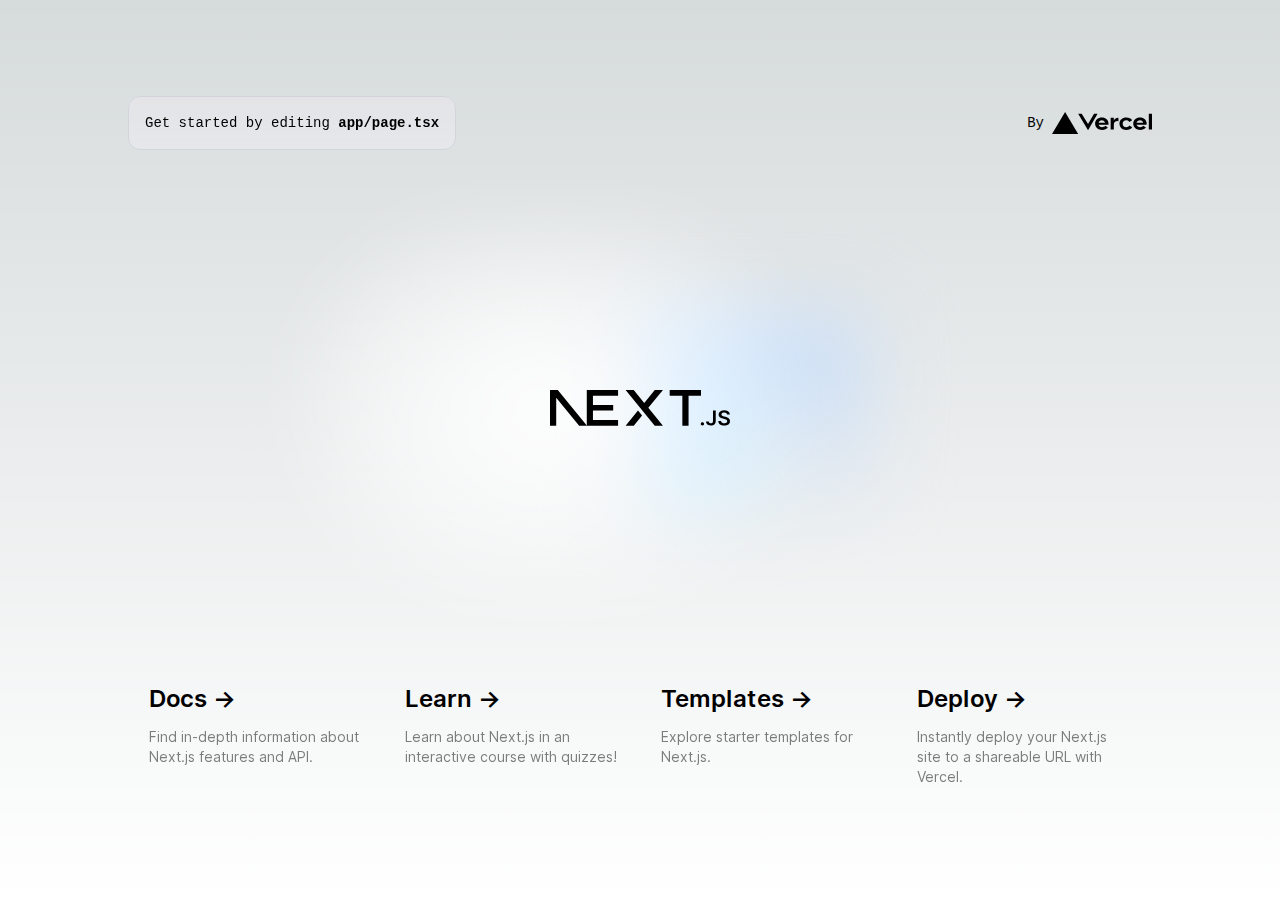
==== commit ca3ccc25: "changed next to _next" ====
--- a/index.html
+++ b/index.html
@@ -14,7 +14,7 @@
     <link rel="preload" as="image" href="/next.svg" fetchPriority="high" />
     <link
       rel="stylesheet"
-      href="https://aamirhafiez.github.io/next-sdk-out/_next/static/css/912c8d60fc1eb421.css"
+      href="https://aamirhafiez.github.io/next-sdk-out/_next/static/css/16c379dce314d8e2.css"
       crossorigin=""
       data-precedence="next"
     />
@@ -22,7 +22,7 @@
       rel="preload"
       as="script"
       fetchPriority="low"
-      href="https://aamirhafiez.github.io/next-sdk-out/_next/static/chunks/webpack-0db696520abb4869.js"
+      href="https://aamirhafiez.github.io/next-sdk-out/_next/static/chunks/webpack-2d47b352e30287a2.js"
       crossorigin=""
     />
     <script
@@ -174,7 +174,7 @@
       </div>
     </main>
     <script
-      src="https://aamirhafiez.github.io/next-sdk-out/_next/static/chunks/webpack-0db696520abb4869.js"
+      src="https://aamirhafiez.github.io/next-sdk-out/_next/static/chunks/webpack-2d47b352e30287a2.js"
       crossorigin=""
       async=""
     ></script>
@@ -185,7 +185,7 @@
     <script>
       self.__next_f.push([
         1,
-        '1:HL["https://aamirhafiez.github.io/next-sdk-out/_next/static/media/c9a5bc6a7c948fb0-s.p.woff2","font",{"crossOrigin":"","type":"font/woff2"}]\n2:HL["https://aamirhafiez.github.io/next-sdk-out/_next/static/css/912c8d60fc1eb421.css","style",{"crossOrigin":""}]\n0:"$L3"\n',
+        '1:HL["https://aamirhafiez.github.io/next-sdk-out/_next/static/media/c9a5bc6a7c948fb0-s.p.woff2","font",{"crossOrigin":"","type":"font/woff2"}]\n2:HL["https://aamirhafiez.github.io/next-sdk-out/_next/static/css/16c379dce314d8e2.css","style",{"crossOrigin":""}]\n0:"$L3"\n',
       ]);
     </script>
     <script>
@@ -197,7 +197,7 @@
     <script>
       self.__next_f.push([
         1,
-        '3:[[["$","link","0",{"rel":"stylesheet","href":"https://aamirhafiez.github.io/next-sdk-out/_next/static/css/912c8d60fc1eb421.css","precedence":"next","crossOrigin":""}]],["$","$L4",null,{"buildId":"6sF7Db-OwcUPxYk1lvqF5","assetPrefix":"https://aamirhafiez.github.io/next-sdk-out","initialCanonicalUrl":"/","initialTree":["",{"children":["__PAGE__",{}]},"$undefined","$undefined",true],"initialHead":[false,"$L5"],"globalErrorComponent":"$6","children":[null,["$","html",null,{"lang":"en","children":["$","body",null,{"className":"__className_0e6f85","children":["$","$L7",null,{"parallelRouterKey":"children","segmentPath":["children"],"loading":"$undefined","loadingStyles":"$undefined","loadingScripts":"$undefined","hasLoading":false,"error":"$undefined","errorStyles":"$undefined","errorScripts":"$undefined","template":["$","$L8",null,{}],"templateStyles":"$undefined","templateScripts":"$undefined","notFound":[["$","title",null,{"children":"404: This page could not be found."}],["$","div",null,{"style":{"fontFamily":"system-ui,\\"Segoe UI\\",Roboto,Helvetica,Arial,sans-serif,\\"Apple Color Emoji\\",\\"Segoe UI Emoji\\"","height":"100vh","textAlign":"center","display":"flex","flexDirection":"column","alignItems":"center","justifyContent":"center"},"children":["$","div",null,{"children":[["$","style",null,{"dangerouslySetInnerHTML":{"__html":"body{color:#000;background:#fff;margin:0}.next-error-h1{border-right:1px solid rgba(0,0,0,.3)}@media (prefers-color-scheme:dark){body{color:#fff;background:#000}.next-error-h1{border-right:1px solid rgba(255,255,255,.3)}}"}}],["$","h1",null,{"className":"next-error-h1","style":{"display":"inline-block","margin":"0 20px 0 0","padding":"0 23px 0 0","fontSize":24,"fontWeight":500,"verticalAlign":"top","lineHeight":"49px"},"children":"404"}],["$","div",null,{"style":{"display":"inline-block"},"children":["$","h2",null,{"style":{"fontSize":14,"fontWeight":400,"lineHeight":"49px","margin":0},"children":"This page could not be found."}]}]]}]}]],"notFoundStyles":[],"initialChildNode":["$L9",["$","main",null,{"className":"flex min-h-screen flex-col items-center justify-between p-24","children":[["$","div",null,{"className":"z-10 max-w-5xl w-full items-center justify-between font-mono text-sm lg:flex","children":[["$","p",null,{"className":"fixed left-0 top-0 flex w-full justify-center border-b border-gray-300 bg-gradient-to-b from-zinc-200 pb-6 pt-8 backdrop-blur-2xl dark:border-neutral-800 dark:bg-zinc-800/30 dark:from-inherit lg:static lg:w-auto  lg:rounded-xl lg:border lg:bg-gray-200 lg:p-4 lg:dark:bg-zinc-800/30","children":["Get started by editing ",["$","code",null,{"className":"font-mono font-bold","children":"app/page.tsx"}]]}],["$","div",null,{"className":"fixed bottom-0 left-0 flex h-48 w-full items-end justify-center bg-gradient-to-t from-white via-white dark:from-black dark:via-black lg:static lg:h-auto lg:w-auto lg:bg-none","children":["$","a",null,{"className":"pointer-events-none flex place-items-center gap-2 p-8 lg:pointer-events-auto lg:p-0","href":"https://vercel.com?utm_source=create-next-app\u0026utm_medium=appdir-template\u0026utm_campaign=create-next-app","target":"_blank","rel":"noopener noreferrer","children":["By"," ",["$","$La",null,{"src":"/vercel.svg","alt":"Vercel Logo","className":"dark:invert","width":100,"height":24,"priority":true}]]}]}]]}],["$","div",null,{"className":"relative flex place-items-center before:absolute before:h-[300px] before:w-[480px] before:-translate-x-1/2 before:rounded-full before:bg-gradient-radial before:from-white before:to-transparent before:blur-2xl before:content-[\'\'] after:absolute after:-z-20 after:h-[180px] after:w-[240px] after:translate-x-1/3 after:bg-gradient-conic after:from-sky-200 after:via-blue-200 after:blur-2xl after:content-[\'\'] before:dark:bg-gradient-to-br before:dark:from-transparent before:dark:to-blue-700 before:dark:opacity-10 after:dark:from-sky-900 after:dark:via-[#0141ff] after:dark:opacity-40 before:lg:h-[360px] z-[-1]","children":["$","$La",null,{"className":"relative dark:drop-shadow-[0_0_0.3rem_#ffffff70] dark:invert","src":"/next.svg","alt":"Next.js Logo","width":180,"height":37,"priority":true}]}],["$","div",null,{"className":"mb-32 grid text-center lg:max-w-5xl lg:w-full lg:mb-0 lg:grid-cols-4 lg:text-left","children":[["$","a",null,{"href":"https://nextjs.org/docs?utm_source=create-next-app\u0026utm_medium=appdir-template\u0026utm_campaign=create-next-app","className":"group rounded-lg border border-transparent px-5 py-4 transition-colors hover:border-gray-300 hover:bg-gray-100 hover:dark:border-neutral-700 hover:dark:bg-neutral-800/30","target":"_blank","rel":"noopener noreferrer","children":[["$","h2",null,{"className":"mb-3 text-2xl font-semibold","children":["Docs"," ",["$","span",null,{"className":"inline-block transition-transform group-hover:translate-x-1 motion-reduce:transform-none","children":"-\u003e"}]]}],["$","p",null,{"className":"m-0 max-w-[30ch] text-sm opacity-50","children":"Find in-depth information about Next.js features and API."}]]}],["$","a",null,{"href":"https://nextjs.org/learn?utm_source=create-next-app\u0026utm_medium=appdir-template-tw\u0026utm_campaign=create-next-app","className":"group rounded-lg border border-transparent px-5 py-4 transition-colors hover:border-gray-300 hover:bg-gray-100 hover:dark:border-neutral-700 hover:dark:bg-neutral-800/30","target":"_blank","rel":"noopener noreferrer","children":[["$","h2",null,{"className":"mb-3 text-2xl font-semibold","children":["Learn"," ",["$","span",null,{"className":"inline-block transition-transform group-hover:translate-x-1 motion-reduce:transform-none","children":"-\u003e"}]]}],["$","p",null,{"className":"m-0 max-w-[30ch] text-sm opacity-50","children":"Learn about Next.js in an interactive course with quizzes!"}]]}],["$","a",null,{"href":"https://vercel.com/templates?framework=next.js\u0026utm_source=create-next-app\u0026utm_medium=appdir-template\u0026utm_campaign=create-next-app","className":"group rounded-lg border border-transparent px-5 py-4 transition-colors hover:border-gray-300 hover:bg-gray-100 hover:dark:border-neutral-700 hover:dark:bg-neutral-800/30","target":"_blank","rel":"noopener noreferrer","children":[["$","h2",null,{"className":"mb-3 text-2xl font-semibold","children":["Templates"," ",["$","span",null,{"className":"inline-block transition-transform group-hover:translate-x-1 motion-reduce:transform-none","children":"-\u003e"}]]}],["$","p",null,{"className":"m-0 max-w-[30ch] text-sm opacity-50","children":"Explore starter templates for Next.js."}]]}],["$","a",null,{"href":"https://vercel.com/new?utm_source=create-next-app\u0026utm_medium=appdir-template\u0026utm_campaign=create-next-app","className":"group rounded-lg border border-transparent px-5 py-4 transition-colors hover:border-gray-300 hover:bg-gray-100 hover:dark:border-neutral-700 hover:dark:bg-neutral-800/30","target":"_blank","rel":"noopener noreferrer","children":[["$","h2",null,{"className":"mb-3 text-2xl font-semibold","children":["Deploy"," ",["$","span",null,{"className":"inline-block transition-transform group-hover:translate-x-1 motion-reduce:transform-none","children":"-\u003e"}]]}],["$","p",null,{"className":"m-0 max-w-[30ch] text-sm opacity-50","children":"Instantly deploy your Next.js site to a shareable URL with Vercel."}]]}]]}]]}],null],"childPropSegment":"__PAGE__","styles":null}]}]}],null]}]]\n',
+        '3:[[["$","link","0",{"rel":"stylesheet","href":"https://aamirhafiez.github.io/next-sdk-out/_next/static/css/16c379dce314d8e2.css","precedence":"next","crossOrigin":""}]],["$","$L4",null,{"buildId":"4oX0-w16aWg44wNv4hBDc","assetPrefix":"https://aamirhafiez.github.io/next-sdk-out","initialCanonicalUrl":"/","initialTree":["",{"children":["__PAGE__",{}]},"$undefined","$undefined",true],"initialHead":[false,"$L5"],"globalErrorComponent":"$6","children":[null,["$","html",null,{"lang":"en","children":["$","body",null,{"className":"__className_0e6f85","children":["$","$L7",null,{"parallelRouterKey":"children","segmentPath":["children"],"loading":"$undefined","loadingStyles":"$undefined","loadingScripts":"$undefined","hasLoading":false,"error":"$undefined","errorStyles":"$undefined","errorScripts":"$undefined","template":["$","$L8",null,{}],"templateStyles":"$undefined","templateScripts":"$undefined","notFound":[["$","title",null,{"children":"404: This page could not be found."}],["$","div",null,{"style":{"fontFamily":"system-ui,\\"Segoe UI\\",Roboto,Helvetica,Arial,sans-serif,\\"Apple Color Emoji\\",\\"Segoe UI Emoji\\"","height":"100vh","textAlign":"center","display":"flex","flexDirection":"column","alignItems":"center","justifyContent":"center"},"children":["$","div",null,{"children":[["$","style",null,{"dangerouslySetInnerHTML":{"__html":"body{color:#000;background:#fff;margin:0}.next-error-h1{border-right:1px solid rgba(0,0,0,.3)}@media (prefers-color-scheme:dark){body{color:#fff;background:#000}.next-error-h1{border-right:1px solid rgba(255,255,255,.3)}}"}}],["$","h1",null,{"className":"next-error-h1","style":{"display":"inline-block","margin":"0 20px 0 0","padding":"0 23px 0 0","fontSize":24,"fontWeight":500,"verticalAlign":"top","lineHeight":"49px"},"children":"404"}],["$","div",null,{"style":{"display":"inline-block"},"children":["$","h2",null,{"style":{"fontSize":14,"fontWeight":400,"lineHeight":"49px","margin":0},"children":"This page could not be found."}]}]]}]}]],"notFoundStyles":[],"initialChildNode":["$L9",["$","main",null,{"className":"flex min-h-screen flex-col items-center justify-between p-24","children":[["$","div",null,{"className":"z-10 max-w-5xl w-full items-center justify-between font-mono text-sm lg:flex","children":[["$","p",null,{"className":"fixed left-0 top-0 flex w-full justify-center border-b border-gray-300 bg-gradient-to-b from-zinc-200 pb-6 pt-8 backdrop-blur-2xl dark:border-neutral-800 dark:bg-zinc-800/30 dark:from-inherit lg:static lg:w-auto  lg:rounded-xl lg:border lg:bg-gray-200 lg:p-4 lg:dark:bg-zinc-800/30","children":["Get started by editing ",["$","code",null,{"className":"font-mono font-bold","children":"app/page.tsx"}]]}],["$","div",null,{"className":"fixed bottom-0 left-0 flex h-48 w-full items-end justify-center bg-gradient-to-t from-white via-white dark:from-black dark:via-black lg:static lg:h-auto lg:w-auto lg:bg-none","children":["$","a",null,{"className":"pointer-events-none flex place-items-center gap-2 p-8 lg:pointer-events-auto lg:p-0","href":"https://vercel.com?utm_source=create-next-app\u0026utm_medium=appdir-template\u0026utm_campaign=create-next-app","target":"_blank","rel":"noopener noreferrer","children":["By"," ",["$","$La",null,{"src":"/vercel.svg","alt":"Vercel Logo","className":"dark:invert","width":100,"height":24,"priority":true}]]}]}]]}],["$","div",null,{"className":"relative flex place-items-center before:absolute before:h-[300px] before:w-[480px] before:-translate-x-1/2 before:rounded-full before:bg-gradient-radial before:from-white before:to-transparent before:blur-2xl before:content-[\'\'] after:absolute after:-z-20 after:h-[180px] after:w-[240px] after:translate-x-1/3 after:bg-gradient-conic after:from-sky-200 after:via-blue-200 after:blur-2xl after:content-[\'\'] before:dark:bg-gradient-to-br before:dark:from-transparent before:dark:to-blue-700 before:dark:opacity-10 after:dark:from-sky-900 after:dark:via-[#0141ff] after:dark:opacity-40 before:lg:h-[360px] z-[-1]","children":["$","$La",null,{"className":"relative dark:drop-shadow-[0_0_0.3rem_#ffffff70] dark:invert","src":"/next.svg","alt":"Next.js Logo","width":180,"height":37,"priority":true}]}],["$","div",null,{"className":"mb-32 grid text-center lg:max-w-5xl lg:w-full lg:mb-0 lg:grid-cols-4 lg:text-left","children":[["$","a",null,{"href":"https://nextjs.org/docs?utm_source=create-next-app\u0026utm_medium=appdir-template\u0026utm_campaign=create-next-app","className":"group rounded-lg border border-transparent px-5 py-4 transition-colors hover:border-gray-300 hover:bg-gray-100 hover:dark:border-neutral-700 hover:dark:bg-neutral-800/30","target":"_blank","rel":"noopener noreferrer","children":[["$","h2",null,{"className":"mb-3 text-2xl font-semibold","children":["Docs"," ",["$","span",null,{"className":"inline-block transition-transform group-hover:translate-x-1 motion-reduce:transform-none","children":"-\u003e"}]]}],["$","p",null,{"className":"m-0 max-w-[30ch] text-sm opacity-50","children":"Find in-depth information about Next.js features and API."}]]}],["$","a",null,{"href":"https://nextjs.org/learn?utm_source=create-next-app\u0026utm_medium=appdir-template-tw\u0026utm_campaign=create-next-app","className":"group rounded-lg border border-transparent px-5 py-4 transition-colors hover:border-gray-300 hover:bg-gray-100 hover:dark:border-neutral-700 hover:dark:bg-neutral-800/30","target":"_blank","rel":"noopener noreferrer","children":[["$","h2",null,{"className":"mb-3 text-2xl font-semibold","children":["Learn"," ",["$","span",null,{"className":"inline-block transition-transform group-hover:translate-x-1 motion-reduce:transform-none","children":"-\u003e"}]]}],["$","p",null,{"className":"m-0 max-w-[30ch] text-sm opacity-50","children":"Learn about Next.js in an interactive course with quizzes!"}]]}],["$","a",null,{"href":"https://vercel.com/templates?framework=next.js\u0026utm_source=create-next-app\u0026utm_medium=appdir-template\u0026utm_campaign=create-next-app","className":"group rounded-lg border border-transparent px-5 py-4 transition-colors hover:border-gray-300 hover:bg-gray-100 hover:dark:border-neutral-700 hover:dark:bg-neutral-800/30","target":"_blank","rel":"noopener noreferrer","children":[["$","h2",null,{"className":"mb-3 text-2xl font-semibold","children":["Templates"," ",["$","span",null,{"className":"inline-block transition-transform group-hover:translate-x-1 motion-reduce:transform-none","children":"-\u003e"}]]}],["$","p",null,{"className":"m-0 max-w-[30ch] text-sm opacity-50","children":"Explore starter templates for Next.js."}]]}],["$","a",null,{"href":"https://vercel.com/new?utm_source=create-next-app\u0026utm_medium=appdir-template\u0026utm_campaign=create-next-app","className":"group rounded-lg border border-transparent px-5 py-4 transition-colors hover:border-gray-300 hover:bg-gray-100 hover:dark:border-neutral-700 hover:dark:bg-neutral-800/30","target":"_blank","rel":"noopener noreferrer","children":[["$","h2",null,{"className":"mb-3 text-2xl font-semibold","children":["Deploy"," ",["$","span",null,{"className":"inline-block transition-transform group-hover:translate-x-1 motion-reduce:transform-none","children":"-\u003e"}]]}],["$","p",null,{"className":"m-0 max-w-[30ch] text-sm opacity-50","children":"Instantly deploy your Next.js site to a shareable URL with Vercel."}]]}]]}]]}],null],"childPropSegment":"__PAGE__","styles":null}]}]}],null]}]]\n',
       ]);
     </script>
     <script>
